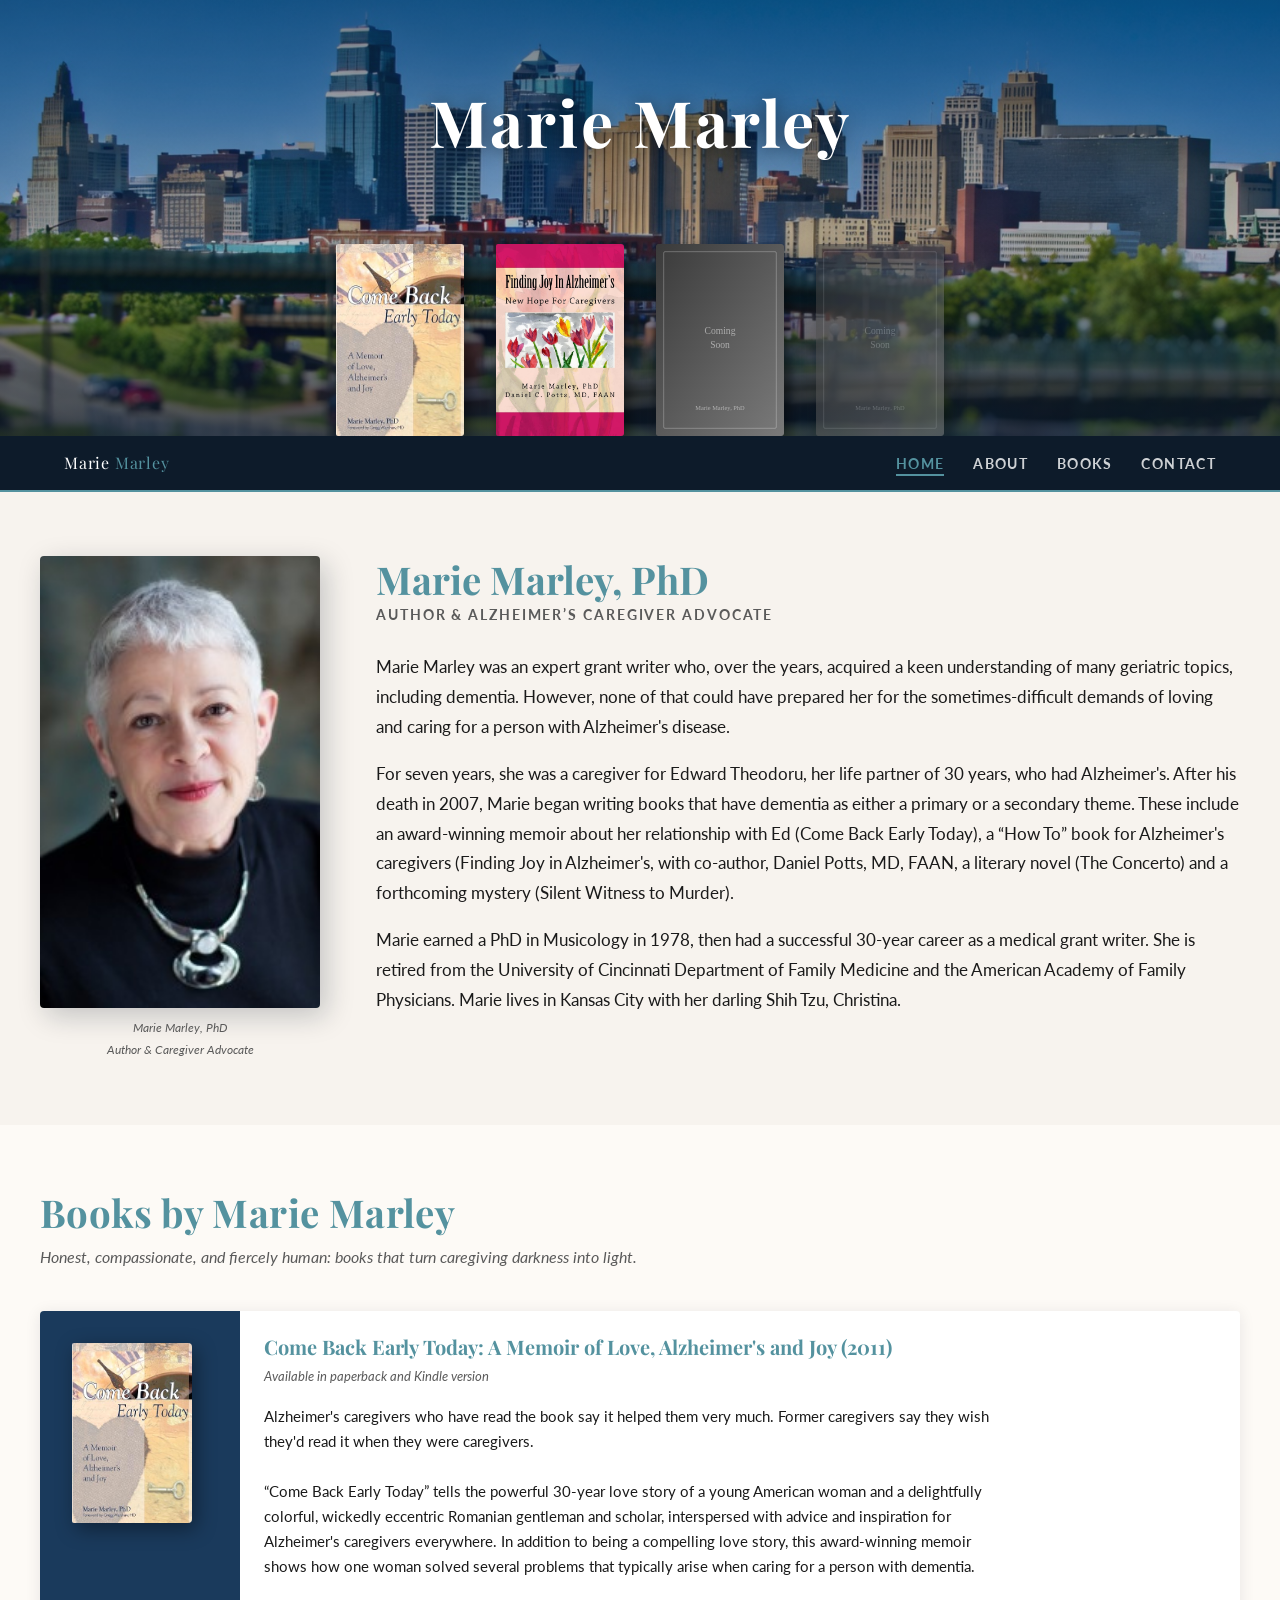
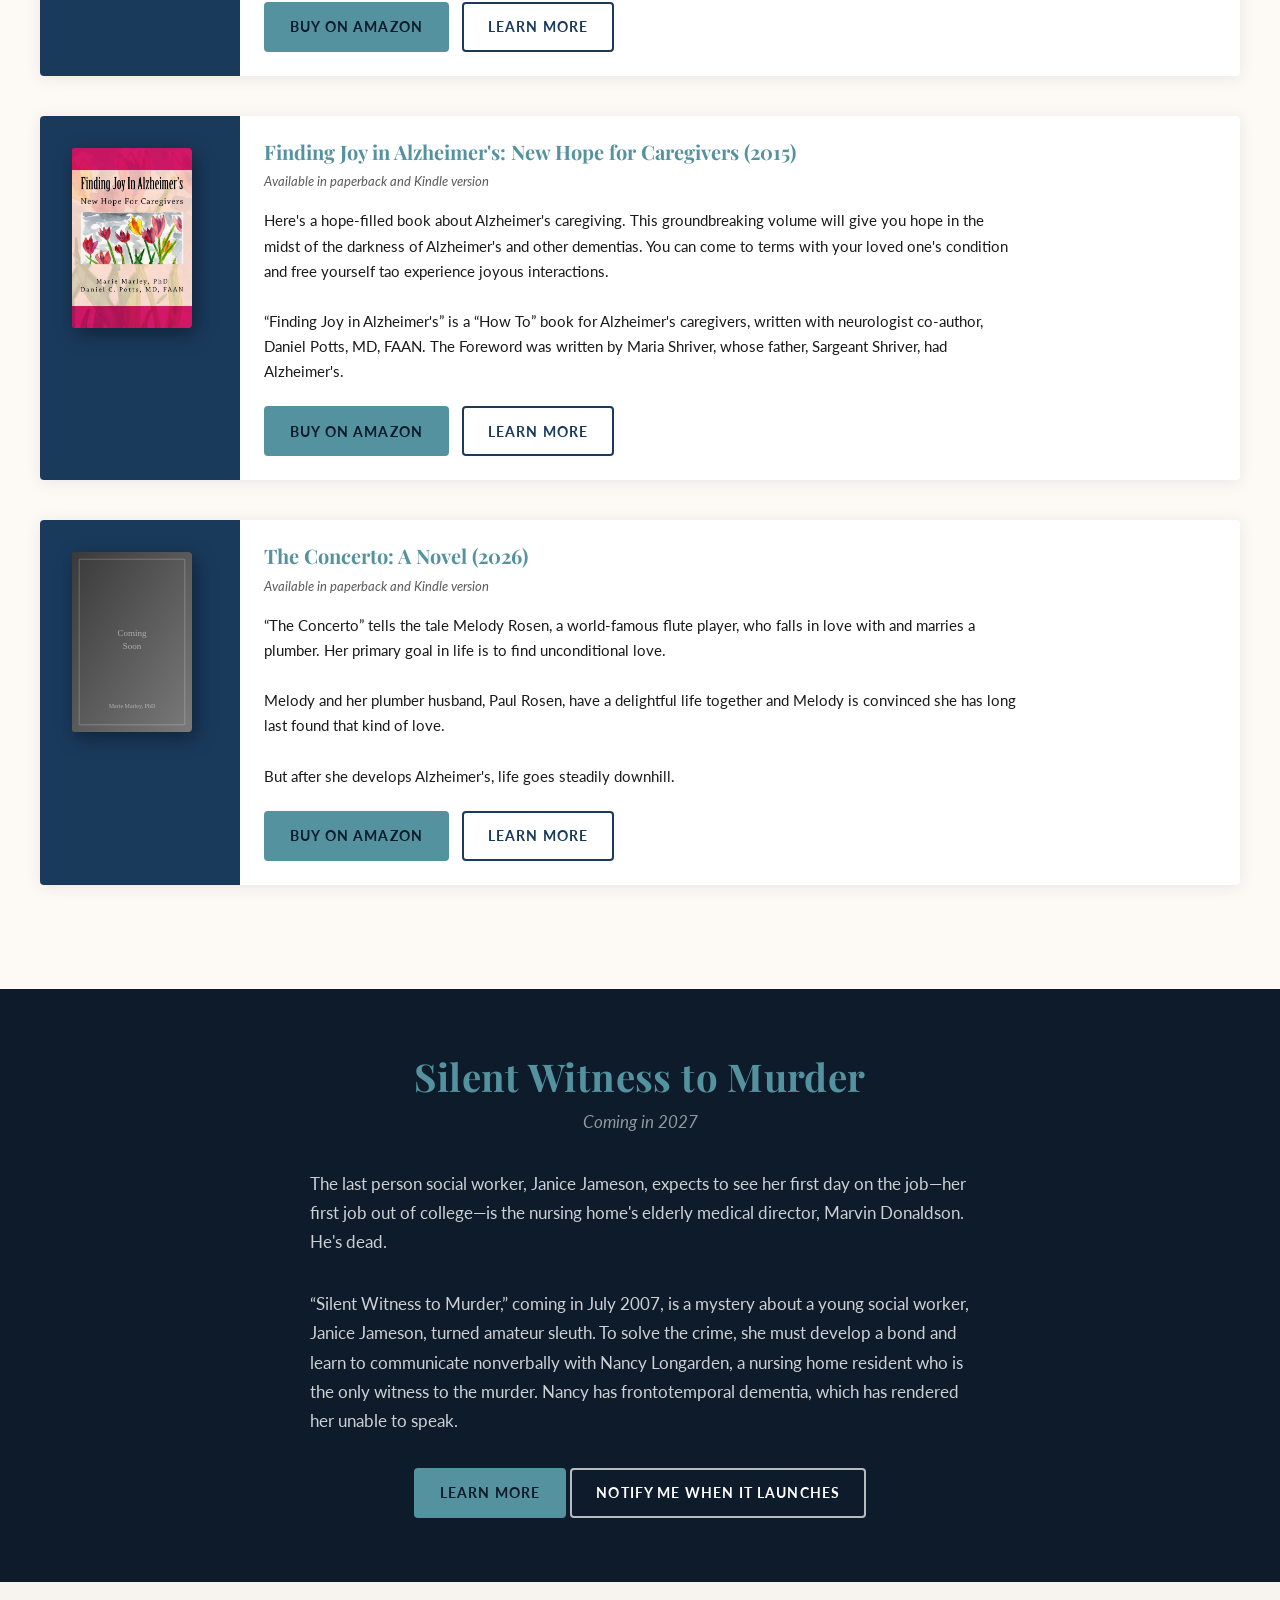
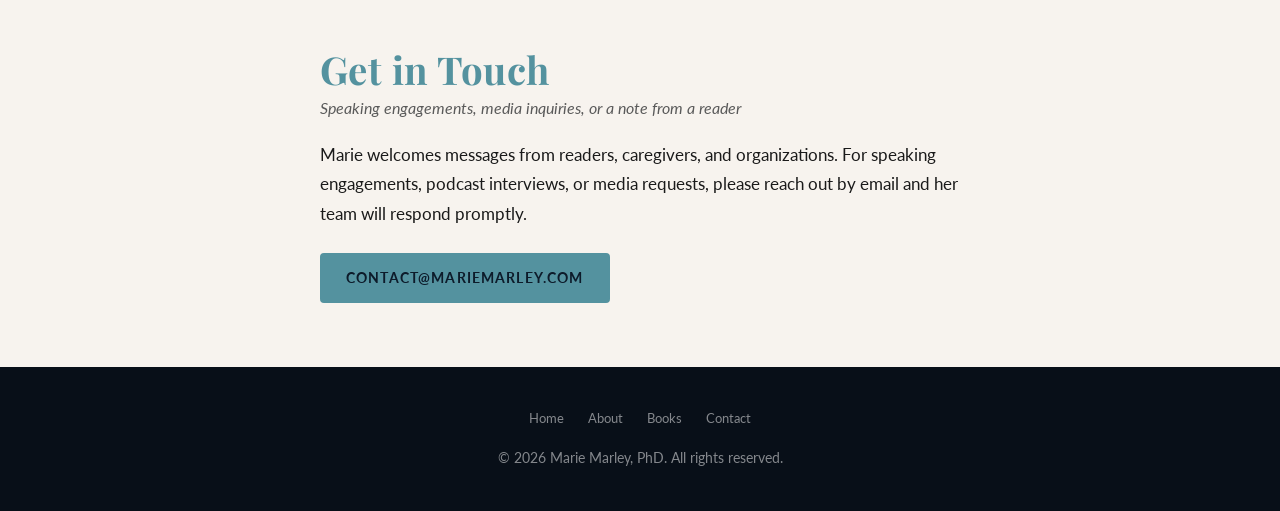
==== index.html @ f7d9d996 "Content added" ====
<!doctype html>
<html lang="en">
  <head>
    <meta charset="UTF-8" />
    <meta name="viewport" content="width=device-width, initial-scale=1.0" />

    <!-- === SEO Meta === -->
    <title>
      Marie Marley, PhD — Author | Caregiver Expert &amp; Alzheimer's Advocate
    </title>
    <meta
      name="description"
      content="Marie Marley, PhD is an award-winning author and Alzheimer's caregiver advocate. Explore her books on caregiving, love, and resilience."
    />
    <meta
      name="keywords"
      content="Marie Marley PhD, author, caregiver books, Alzheimer's caregiver, caregiving books, Come Back Early Today, Finding Joy in Alzheimers"
    />
    <meta name="author" content="Marie Marley, PhD" />
    <meta name="robots" content="index, follow" />
    <link rel="canonical" href="https://www.mariemarley.com/" />

    <!-- === Open Graph === -->
    <meta property="og:type" content="website" />
    <meta
      property="og:title"
      content="Marie Marley, PhD — Author &amp; Caregiver Advocate"
    />
    <meta
      property="og:description"
      content="Award-winning author and Alzheimer's caregiver advocate. Discover books that guide, comfort, and inspire."
    />
    <meta property="og:url" content="https://www.mariemarley.com/" />
    <meta property="og:site_name" content="Marie Marley, PhD" />
    <meta property="og:image" content="https://www.mariemarley.com/Marie.jpg" />

    <!-- === Twitter Card === -->
    <meta name="twitter:card" content="summary_large_image" />
    <meta name="twitter:title" content="Marie Marley, PhD — Author" />
    <meta
      name="twitter:description"
      content="Award-winning author and Alzheimer's caregiver advocate. Books that guide, comfort, and inspire."
    />
    <meta
      name="twitter:image"
      content="https://www.mariemarley.com/Marie.jpg"
    />

    <!-- === Fonts === -->
    <link rel="preconnect" href="https://fonts.googleapis.com" />
    <link rel="preconnect" href="https://fonts.gstatic.com" crossorigin />
    <link
      href="https://fonts.googleapis.com/css2?family=Playfair+Display:ital,wght@0,400;0,700;1,400&family=Lato:wght@400;700&display=swap"
      rel="stylesheet"
    />

    <link rel="stylesheet" href="style.css" />

    <!-- === Schema.org JSON-LD === -->
    <script type="application/ld+json">
      {
        "@context": "https://schema.org",
        "@graph": [
          {
            "@type": "Person",
            "@id": "https://www.mariemarley.com/#author",
            "name": "Marie Marley",
            "honorificSuffix": "PhD",
            "jobTitle": "Author, Caregiver Advocate",
            "url": "https://www.mariemarley.com/",
            "image": "https://www.mariemarley.com/Marie.jpg",
            "description": "Award-winning author and nationally recognized Alzheimer's caregiver advocate.",
            "sameAs": ["https://www.amazon.com/author/mariemarley"]
          },
          {
            "@type": "WebSite",
            "@id": "https://www.mariemarley.com/#website",
            "url": "https://www.mariemarley.com/",
            "name": "Marie Marley, PhD",
            "description": "Official author website of Marie Marley, PhD.",
            "author": { "@id": "https://www.mariemarley.com/#author" }
          },
          {
            "@type": "Book",
            "name": "Come Back Early Today",
            "author": { "@id": "https://www.mariemarley.com/#author" },
            "url": "https://www.mariemarley.com/books/come-back-early-today.html",
            "description": "A memoir of love and Alzheimer's caregiving that has helped thousands of families navigate the journey.",
            "genre": "Memoir, Caregiving"
          },
          {
            "@type": "Book",
            "name": "Finding Joy in Alzheimers",
            "author": { "@id": "https://www.mariemarley.com/#author" },
            "url": "https://www.mariemarley.com/books/finding-joy-in-alzheimers.html",
            "description": "An intimate portrait of a love story lived through the lens of Alzheimer's disease.",
            "genre": "Memoir, Love Story"
          },
          {
            "@type": "Book",
            "name": "The Concerto",
            "author": { "@id": "https://www.mariemarley.com/#author" },
            "url": "https://www.mariemarley.com/books/the-concerto.html",
            "description": "A practical and compassionate guide for families walking the path of Alzheimer's caregiving.",
            "genre": "Self-Help, Caregiving"
          }
        ]
      }
    </script>
  </head>

  <body>
    <!-- ======= SITE HEADER: Cityscape + Author Name ======= -->
    <header class="site-header" role="banner">
      <img
        src="kc-skyline-upscaled.png"
        alt="Kansas city skyline with aqua sky"
        class="hero-cityscape"
        aria-hidden="true"
      />
      <div class="hero-overlay" aria-hidden="true"></div>
      <div class="hero-content">
        <h1 class="hero-name">
          Marie Marley
        </h1>
      </div>

      <!-- ===== BOOKSHELF ===== -->
      <div class="shelf-wrapper">
        <div class="shelf-inner">
          <nav class="shelf-books" aria-label="Books by Marie Marley">
            <a
              href="books/come-back-early-today.html"
              class="shelf-book"
              aria-label="Come Back Early Today — learn more"
            >
              <img
                src="cbet-cover.jpg"
                alt="Come Back Early Today book cover"
                width="130"
                height="195"
              />
              <span class="shelf-book-label">Come Back<br />Early Today</span>
            </a>

            <a
              href="books/finding-joy-in-alzheimers.html"
              class="shelf-book"
              aria-label="Finding Joy in Alzheimers — learn more"
            >
              <img
                src="fjia-cover.jpg"
                alt="Finding Joy in Alzheimers book cover"
                width="130"
                height="195"
              />
              <span class="shelf-book-label"
                >Finding Joy<br />in Alzheimers</span
              >
            </a>

            <a
              href="books/the-concerto.html"
              class="shelf-book"
              aria-label="The Concerto — learn more"
            >
              <img
                src="book4-cover.svg"
                alt="The Concerto book cover"
                width="130"
                height="195"
              />
              <span class="shelf-book-label">The Concerto<br /> </span>
            </a>

            <span
              class="shelf-book coming-soon"
              aria-label="Fourth book coming soon"
            >
              <img
                src="book4-cover.svg"
                alt="Forthcoming book — cover not yet available"
                width="130"
                height="195"
              />
              <span class="shelf-book-label">Coming<br />Soon</span>
            </span>
          </nav>
        </div>
      </div>
    </header>

    <!-- ======= STICKY NAV ======= -->
    <nav class="site-nav" role="navigation" aria-label="Main navigation">
      <div class="site-nav-inner">
        <a href="index.html" class="nav-logo">Marie <span>Marley</span></a>
        <ul class="nav-links">
          <li>
            <a href="index.html" class="active" aria-current="page">Home</a>
          </li>
          <li><a href="#about">About</a></li>
          <li><a href="#books">Books</a></li>
          <li><a href="#contact">Contact</a></li>
        </ul>
      </div>
    </nav>

    <main id="main-content">
      <!-- ======= ABOUT / BIO ======= -->
      <section class="about-section" id="about" aria-labelledby="about-heading">
        <div class="about-inner">
          <div class="about-photo-wrap">
            <img
              src="Marie.jpg"
              alt="Portrait of Marie Marley, PhD, author"
              class="about-photo"
              width="300"
              height="360"
            />
            <p class="about-photo-caption">
              Marie Marley, PhD<br />Author &amp; Caregiver Advocate
            </p>
          </div>

          <div class="about-text">
            <h2 id="about-heading">Marie Marley, PhD</h2>
            <span class="author-credential"
              >Author &amp; Alzheimer&rsquo;s Caregiver Advocate</span
            >
            <p>
              Marie Marley was an expert grant writer who, over the years,
              acquired a keen understanding of many geriatric topics, including
              dementia. However, none of that could have prepared her for the
              sometimes-difficult demands of loving and caring for a person with
              Alzheimer's disease.
            </p>
            <p>
              For seven years, she was a caregiver for Edward Theodoru, her life
              partner of 30 years, who had Alzheimer's. After his death in 2007,
              Marie began writing books that have dementia as either a primary
              or a secondary theme. These include an award-winning memoir about
              her relationship with Ed (Come Back Early Today), a “How To” book
              for Alzheimer's caregivers (Finding Joy in Alzheimer's, with
              co-author, Daniel Potts, MD, FAAN, a literary novel (The Concerto)
              and a forthcoming mystery (Silent Witness to Murder).
            </p>
            <p>
              Marie earned a PhD in Musicology in 1978, then had a successful
              30-year career as a medical grant writer. She is retired from the
              University of Cincinnati Department of Family Medicine and the
              American Academy of Family Physicians. Marie lives in Kansas City
              with her darling Shih Tzu, Christina.
            </p>
          </div>
        </div>
      </section>

      <!-- ======= BOOKS ======= -->
      <section class="books-section" id="books" aria-labelledby="books-heading">
        <div class="books-section-inner">
          <h2 class="section-heading" id="books-heading">
            Books by Marie Marley
          </h2>
          <p class="section-subhead">
            Honest, compassionate, and fiercely human: books that turn caregiving darkness into light.
          </p>

          <div class="books-grid">
            <!-- Book 1 -->
            <article
              class="book-card"
              itemscope
              itemtype="https://schema.org/Book"
            >
              <div class="book-card-cover">
                <img
                  src="cbet-cover.jpg"
                  alt="Come Back Early Today book cover"
                  itemprop="image"
                  width="160"
                  height="240"
                />
              </div>
              <div class="book-card-body">
                <h3 class="book-card-title" itemprop="name">
                  Come Back Early Today: A Memoir of Love, Alzheimer's and Joy
                  (2011)
                </h3>
                <p
                  class="book-card-subtitle"
                  itemprop="author"
                  content="Marie Marley, PhD"
                >
                  Available in paperback and Kindle version
                </p>
                <p class="book-card-desc" itemprop="description">
                  Alzheimer's caregivers who have read the book say it helped
                  them very much. Former caregivers say they wish they'd read it
                  when they were caregivers.<br />
                  <br />“Come Back Early Today” tells the powerful 30-year love
                  story of a young American woman and a delightfully colorful,
                  wickedly eccentric Romanian gentleman and scholar,
                  interspersed with advice and inspiration for Alzheimer's
                  caregivers everywhere. In addition to being a compelling love
                  story, this award-winning memoir shows how one woman solved
                  several problems that typically arise when caring for a person
                  with dementia.
                </p>
                <div class="book-card-links">
                  <a
                    href="https://a.co/d/095ijXGt"
                    class="btn btn-primary"
                    target="_blank"
                    rel="noopener noreferrer"
                    aria-label="Buy Come Back Early Today on Amazon"
                    >Buy on Amazon</a
                  >
                  <a
                    href="books/come-back-early-today.html"
                    class="btn btn-outline"
                    aria-label="Learn more about Come Back Early Today"
                    >Learn More</a
                  >
                </div>
              </div>
            </article>

            <!-- Book 2 -->
            <article
              class="book-card"
              itemscope
              itemtype="https://schema.org/Book"
            >
              <div class="book-card-cover">
                <img
                  src="fjia-cover.jpg"
                  alt="Finding Joy in Alzheimers book cover"
                  itemprop="image"
                  width="160"
                  height="240"
                />
              </div>
              <div class="book-card-body">
                <h3 class="book-card-title" itemprop="name">
                  Finding Joy in Alzheimer's: New Hope for Caregivers (2015)
                </h3>
                <p
                  class="book-card-subtitle"
                  itemprop="author"
                  content="Marie Marley, PhD"
                >
                  Available in paperback and Kindle version
                </p>
                <p class="book-card-desc" itemprop="description">
                  Here's a hope-filled book about Alzheimer's caregiving. This
                  groundbreaking volume will give you hope in the midst of the
                  darkness of Alzheimer's and other dementias. You can come to
                  terms with your loved one's condition and free yourself tao
                  experience joyous interactions.<br />
                  <br />“Finding Joy in Alzheimer's” is a “How To” book for
                  Alzheimer's caregivers, written with neurologist co-author,
                  Daniel Potts, MD, FAAN. The Foreword was written by Maria
                  Shriver, whose father, Sargeant Shriver, had Alzheimer's.
                </p>
                <div class="book-card-links">
                  <a
                    href="https://a.co/d/01HgkYI9"
                    class="btn btn-primary"
                    target="_blank"
                    rel="noopener noreferrer"
                    aria-label="Buy Finding Joy in Alzheimers on Amazon"
                    >Buy on Amazon</a
                  >
                  <a
                    href="books/finding-joy-in-alzheimers.html"
                    class="btn btn-outline"
                    aria-label="Learn more about Finding Joy in Alzheimers"
                    >Learn More</a
                  >
                </div>
              </div>
            </article>

            <!-- Book 3 -->
            <article
              class="book-card"
              itemscope
              itemtype="https://schema.org/Book"
            >
              <div class="book-card-cover">
                <img
                  src="book4-cover.svg"
                  alt="The Concerto book cover"
                  itemprop="image"
                  width="160"
                  height="240"
                />
              </div>
              <div class="book-card-body">
                <h3 class="book-card-title" itemprop="name">
                  The Concerto: A Novel (2026)
                </h3>
                <p
                  class="book-card-subtitle"
                  itemprop="author"
                  content="Marie Marley, PhD"
                >
                  Available in paperback and Kindle version
                </p>
                <p class="book-card-desc" itemprop="description">
                  “The Concerto” tells the tale Melody Rosen, a world-famous
                  flute player, who falls in love with and marries a plumber.
                  Her primary goal in life is to find unconditional love.
                  <br /><br />
                  Melody and her plumber husband, Paul Rosen, have a delightful
                  life together and Melody is convinced she has long last found
                  that kind of love. <br /><br />
                  But after she develops Alzheimer's, life goes steadily
                  downhill.
                </p>
                <div class="book-card-links">
                  <a
                    href="https://www.amazon.com/dp/PLACEHOLDER3"
                    class="btn btn-primary"
                    target="_blank"
                    rel="noopener noreferrer"
                    aria-label="Buy The Concerto on Amazon"
                    >Buy on Amazon</a
                  >
                  <a
                    href="books/the-concerto.html"
                    class="btn btn-outline"
                    aria-label="Learn more about The Concerto"
                    >Learn More</a
                  >
                </div>
              </div>
            </article>
          </div>
        </div>
      </section>

      <!-- ======= UPCOMING BOOK ======= -->
      <section
        class="upcoming-section"
        id="upcoming"
        aria-labelledby="upcoming-heading"
      >
        <div class="upcoming-inner">
          <h2 class="section-heading" id="upcoming-heading">
            Silent Witness to Murder
          </h2>
          <p class="section-subhead">Coming in 2027</p>
          <p>
            The last person social worker, Janice Jameson, expects to see her
            first day on the job—her first job out of college—is the nursing
            home's elderly medical director, Marvin Donaldson. He's dead.
          </p>
          <p>
            “Silent Witness to Murder,” coming in July 2007, is a mystery about
            a young social worker, Janice Jameson, turned amateur sleuth. To
            solve the crime, she must develop a bond and learn to communicate
            nonverbally with Nancy Longarden, a nursing home resident who is the
            only witness to the murder. Nancy has frontotemporal dementia, which
            has rendered her unable to speak.
          </p>
          <a
                    href="books/silent-witness-to-murder.html"
                    class="btn btn-primary"
                    aria-label="Learn more about Silent Witness to Murder"
                    >Learn More</a
                  >
          <a href="mailto:updates@mariemarley.com" class="btn btn-ghost"
            >Notify Me When It Launches</a
          >
        </div>
      </section>

      <!-- ======= CONTACT ======= -->
      <section
        class="about-section"
        id="contact"
        style="background: var(--cream)"
        aria-labelledby="contact-heading"
      >
        <div
          class="about-inner"
          style="grid-template-columns: 1fr; max-width: 640px"
        >
          <div class="about-text">
            <h2 id="contact-heading" class="section-heading">Get in Touch</h2>
            <p class="section-subhead">
              Speaking engagements, media inquiries, or a note from a reader
            </p>
            <p>
              Marie welcomes messages from readers, caregivers, and
              organizations. For speaking engagements, podcast interviews, or
              media requests, please reach out by email and her team will
              respond promptly.
            </p>
            <p style="margin-top: 1.5rem">
              <a href="mailto:contact@mariemarley.com" class="btn btn-primary"
                >contact@mariemarley.com</a
              >
            </p>
          </div>
        </div>
      </section>
    </main>

    <!-- ======= FOOTER ======= -->
    <footer class="site-footer" role="contentinfo">
      <div class="footer-inner">
        <ul class="footer-links">
          <li><a href="index.html">Home</a></li>
          <li><a href="#about">About</a></li>
          <li><a href="#books">Books</a></li>
          <li><a href="mailto:contact@mariemarley.com">Contact</a></li>
        </ul>
        <p class="footer-copy">
          &copy; <span id="yr"></span> Marie Marley, PhD. All rights reserved.
        </p>
      </div>
    </footer>

    <script>
      document.getElementById("yr").textContent = new Date().getFullYear();
    </script>
  </body>
</html>
---- style.css ----
/* ============================================================
   Marie Marley, PhD — Author Website
   Type: Playfair Display (display) + Lato (body)
   ============================================================ */

/* ---------- Reset & Base ---------- */
*, *::before, *::after { box-sizing: border-box; margin: 0; padding: 0; }

:root {
  --aqua:        #54929f;
  --aqua-deep:   #205482;
  --navy:        #0d1b2a;
  --navy-mid:    #1a3a5c;
  --cream:       #f7f3ee;
  --warm-white:  #fdfaf6;
  --body-text:   #1a1a1a;
  --muted:       #5a5a5a;
  --shelf-wood:  #7a5230;
  --shelf-dark:  #4a3018;
  --shelf-lip:   #271a0a;
  --gold:        #c89c4a;
  --vt-wood-dark: #1a1208;
  --vt-wood-medium: #2d2116;
  --vt-wood-light: #3d2e1f;

  --max-w: 1200px;
  --section-pad: 4rem 1.5rem;
  --radius: 4px;
}

html { scroll-behavior: smooth; }

body {
  font-family: 'Lato', 'Segoe UI', Arial, sans-serif;
  font-size: 17px;
  line-height: 1.75;
  color: var(--body-text);
  background: var(--warm-white);
}

img { display: block; max-width: 100%; height: auto; }

a { color: var(--aqua-deep); text-decoration: underline; }
a:hover { color: var(--navy); }

/* ---------- Typography ---------- */
h1, h2, h3, h4 {
  font-family: 'Playfair Display', Georgia, 'Times New Roman', serif;
  line-height: 1.2;
}

.section-heading {
  color: var(--aqua);
  font-size: clamp(1.6rem, 3.5vw, 2.4rem);
  margin-bottom: 0.5rem;
  letter-spacing: 0.01em;
}

.section-subhead {
  color: var(--muted);
  font-size: 1rem;
  font-weight: 400;
  margin-bottom: 2.5rem;
  font-style: italic;
}

/* ---------- Buttons ---------- */
.btn {
  display: inline-block;
  padding: 0.65rem 1.5rem;
  border-radius: var(--radius);
  font-family: 'Lato', sans-serif;
  font-size: 0.9rem;
  font-weight: 700;
  text-transform: uppercase;
  letter-spacing: 0.08em;
  text-decoration: none;
  transition: background 0.2s, color 0.2s, transform 0.15s;
  cursor: pointer;
}

.btn-primary {
  background: var(--aqua);
  color: var(--navy);
  border: 2px solid var(--aqua);
}
.btn-primary:hover {
  background: var(--aqua-deep);
  border-color: var(--aqua-deep);
  color: white;
  transform: translateY(-1px);
}

.btn-outline {
  background: transparent;
  color: var(--navy-mid);
  border: 2px solid var(--navy-mid);
}
.btn-outline:hover {
  background: var(--navy-mid);
  color: white;
  transform: translateY(-1px);
}

.btn-ghost {
  background: transparent;
  color: white;
  border: 2px solid rgba(255,255,255,0.7);
}
.btn-ghost:hover {
  background: rgba(255,255,255,0.15);
  border-color: white;
  color: white;
}

/* ---------- Site Header & Hero ---------- */
.site-header {
  position: relative;
  width: 100%;
  background: var(--navy);
  overflow: hidden;
}

.hero-cityscape {
  position: absolute;
  inset: 0;
  width: 100%;
  height: 100%;
  object-fit: cover;
  object-position: center bottom;
}

.hero-overlay {
  position: absolute;
  inset: 0;
  background: linear-gradient(
    to bottom,
    rgba(13,27,42,0.55) 0%,
    rgba(13,27,42,0.25) 55%,
    rgba(13,27,42,0.72) 100%
  );
}

.hero-content {
  position: relative;
  z-index: 2;
  display: flex;
  align-items: center;
  justify-content: center;
  padding: 3.5rem 1.5rem 2rem;
  min-height: 220px;
}

.hero-name {
  font-family: 'Playfair Display', Georgia, serif;
  font-size: clamp(2rem, 5.5vw, 4rem);
  color: white;
  text-align: center;
  letter-spacing: 0.04em;
  text-shadow: 0 2px 18px rgba(0,0,0,0.5);
  line-height: 1.1;
}

.hero-name span {
  display: block;
  font-size: 0.45em;
  font-weight: 400;
  letter-spacing: 0.18em;
  text-transform: uppercase;
  margin-top: 0.3em;
}

/* ---------- Bookshelf ---------- */
.bookshelf-section {
  position: relative;
  z-index: 2;
  background: transparent;
  padding: 0 0 0;
  overflow: hidden;
}

/* The wooden shelf sits at the bottom of the header region */
.shelf-wrapper {
  background: linear-gradient(to bottom, rgba(13,27,42,0.85) 0%, var(--navy) 100%);
  padding: 1.5rem 1.5rem 0;
  display: flex;
  justify-content: center;
}

.shelf-inner {
  width: 100%;
  max-width: var(--max-w);
  position: relative;
}

.shelf-books {
  display: flex;
  align-items: flex-end;
  justify-content: center;
  gap: 2rem;
  padding: 0 1rem;
}

.shelf-book {
  display: flex;
  flex-direction: column;
  align-items: center;
  text-decoration: none;
  transition: transform 0.25s;
  flex: 0 0 auto;
}

.shelf-book:hover { transform: translateY(-8px); }

.shelf-book img {
  width: clamp(70px, 10vw, 130px);
  height: auto;
  box-shadow: 4px 6px 16px rgba(0,0,0,0.55);
  border-radius: 2px 3px 3px 2px;
}

.shelf-book.coming-soon {
  opacity: 0.55;
  cursor: default;
}
.shelf-book.coming-soon:hover { transform: none; }

.shelf-book-label {
  visibility: hidden;
  position: fixed;
  font-family: 'Lato', sans-serif;
  font-size: 0.65rem;
  color: rgba(255,255,255,0.6);
  text-transform: uppercase;
  letter-spacing: 0.12em;
  margin-top: 0.5rem;
  text-align: center;
}

/* The plank */
.shelf-plank {
  height: 20px;
  background: url("data:image/svg+xml,%3Csvg viewBox='0 0 100 100' xmlns='://www.w3.org/2000/svg'%3E%3Cfilter id='noise'%3E%3CfeTurbulence type='fractalNoise' baseFrequency='0.8' numOctaves='4' stitchTiles='stitch'/%3E%3C/filter%3E%3Crect width='100%25' height='100%25' filter='url(%23noise)' opacity='0.08'/%3E%3C/svg%3E"),
    linear-gradient(
      180deg,
      var(--vt-wood-dark) 0%,
      var(--vt-wood-medium) 15%,
      var(--vt-wood-light) 50%,
      var(--vt-wood-medium) 85%,
      var(--vt-wood-dark) 100%
    );
  box-shadow: 0 6px 18px rgba(0,0,0,0.55);
  border-radius: 2px;
  position: relative;
  left: -50%;
  width: 200%;
}
.shelf-plank::before {
  content: '';
  position: absolute;
  top: 2px; left: 0; right: 0;
  height: 3px;
  background: linear-gradient(
    90deg,
    transparent 0%,
    rgba(139, 115, 85, 0.3) 20%,
    rgba(139, 115, 85, 0.5) 50%,
    rgba(139, 115, 85, 0.3) 80%,
    transparent 100%);
  border-radius: 2px;
}
.shelf-lip {
  height: 10px;
  background: var(--shelf-lip);
  box-shadow: 0 4px 10px rgba(0,0,0,0.4);
  position: relative;
  left: -50%;
  width: 200%;
}
.shelf-lip::after {
  content: "";
  position: absolute;
  bottom: 0;
  left: 0;
  right: 0;
  height: 30px;
  background: linear-gradient( 90deg, transparent 0%, rgba(128, 109, 87, 0.3) 20%, rgba(69, 58, 43, 0.5) 50%, rgba(95, 73, 46, 0.3) 80%, transparent 100% );
}

/* ---------- Navigation Bar ---------- */
.site-nav {
  background: var(--navy);
  border-bottom: 2px solid var(--aqua);
  position: sticky;
  top: 0;
  z-index: 100;
}

.site-nav-inner {
  max-width: var(--max-w);
  margin: 0 auto;
  padding: 0 1.5rem;
  display: flex;
  align-items: center;
  justify-content: space-between;
  height: 54px;
}

.nav-logo {
  font-family: 'Playfair Display', Georgia, serif;
  font-size: 1rem;
  color: white;
  text-decoration: none;
  letter-spacing: 0.05em;
}

a.nav-logo:hover {
  color:white;
  text-decoration: underline;
}

.nav-logo span { color: var(--aqua); }

.nav-links {
  display: flex;
  gap: 1.8rem;
  list-style: none;
}

.nav-links a {
  font-size: 0.85rem;
  font-weight: 700;
  text-transform: uppercase;
  letter-spacing: 0.1em;
  color: rgba(255,255,255,0.8);
  text-decoration: none;
  transition: color 0.2s;
  padding-bottom: 2px;
  border-bottom: 2px solid transparent;
}
.nav-links a:hover,
.nav-links a.active {
  color: var(--aqua);
  border-bottom-color: var(--aqua);
}

/* ---------- About / Bio Section ---------- */
.about-section {
  background: var(--cream);
  padding: var(--section-pad);
}

.about-inner {
  max-width: var(--max-w);
  margin: 0 auto;
  display: grid;
  grid-template-columns: 280px 1fr;
  gap: 3.5rem;
  align-items: start;
}

.about-photo-wrap {
  position: relative;
}

.about-photo {
  width: 100%;
  border-radius: var(--radius);
  box-shadow: 6px 8px 28px rgba(13,27,42,0.22);
}

.about-photo-caption {
  font-size: 0.78rem;
  color: var(--muted);
  text-align: center;
  margin-top: 0.6rem;
  font-style: italic;
}

.about-text h2 {
  color: var(--aqua);
  font-size: clamp(1.8rem, 3vw, 2.6rem);
  margin-bottom: 0.15rem;
}

.about-text .author-credential {
  font-size: 0.85rem;
  color: var(--muted);
  text-transform: uppercase;
  letter-spacing: 0.14em;
  font-weight: 700;
  margin-bottom: 1.5rem;
  display: block;
}

.about-text p { margin-bottom: 1.1rem; }
.about-text p:last-child { margin-bottom: 0; }

/* ---------- Books Section ---------- */
.books-section {
  background: var(--warm-white);
  padding: var(--section-pad);
}

.books-section-inner {
  max-width: var(--max-w);
  margin: 0 auto;
}

.books-grid {
  display: block;
}

.book-card {
  background: white;
  border-radius: var(--radius);
  box-shadow: 0 2px 16px rgba(13,27,42,0.09);
  overflow: hidden;
  display: grid;
  transition: box-shadow 0.25s, transform 0.25s;
  margin-bottom: 2.5rem;
  grid-template-columns: repeat(6, 1fr);
}

.book-card:hover {
  box-shadow: 0 8px 32px rgba(13,27,42,0.16);
  transform: translateY(-3px);
}

.book-card-cover {
  background: var(--navy-mid);
  padding: 2rem 2rem 1.5rem;
}

.book-card-cover img {
  width: clamp(120px, 50%, 160px);
  box-shadow: 4px 6px 20px rgba(0,0,0,0.4);
  border-radius: 2px 4px 4px 2px;
  place-self: center;
}

.book-card-body {
  padding: 1.5rem;
  grid-column-start: 2;
  grid-column-end: 6;
}

.book-card-title {
  color: var(--aqua);
  font-size: 1.25rem;
  margin-bottom: 0.4rem;
}

.book-card-subtitle {
  font-size: 0.8rem;
  color: var(--muted);
  margin-bottom: 1rem;
  font-style: italic;
}

.book-card-desc {
  font-size: 0.95rem;
  color: var(--body-text);
  line-height: 1.65;
  flex: 1;
  margin-bottom: 1.4rem;
}

.book-card-links {
  display: flex;
  gap: 0.8rem;
  flex-wrap: wrap;
  margin-top: auto;
}

/* ---------- Upcoming Book Teaser ---------- */
.upcoming-section {
  background: var(--navy);
  padding: var(--section-pad);
  text-align: center;
}

.upcoming-inner {
  max-width: 660px;
  margin: 0 auto;
}

.upcoming-section .section-heading { color: var(--aqua); }
.upcoming-section p.section-subhead { color: rgba(255,255,255,0.55); text-align: center;}

.upcoming-section p {
  color: rgba(255,255,255,0.8);
  font-size: 1.05rem;
  margin-bottom: 2rem;
  text-align: left;
}

/* ---------- Footer ---------- */
.site-footer {
  background: #080f18;
  color: rgba(255,255,255,0.5);
  padding: 2.5rem 1.5rem;
  text-align: center;
  font-size: 0.85rem;
}

.footer-inner {
  max-width: var(--max-w);
  margin: 0 auto;
}

.footer-links {
  list-style: none;
  display: flex;
  gap: 1.5rem;
  justify-content: center;
  margin-bottom: 1rem;
  flex-wrap: wrap;
}

.footer-links a {
  color: rgba(255,255,255,0.5);
  text-decoration: none;
  font-size: 0.82rem;
  transition: color 0.2s;
}
.footer-links a:hover { color: var(--aqua); }

.footer-copy { margin-top: 0.5rem; }

/* ============================================================
   BOOK DETAIL PAGE
   ============================================================ */

/* Book page hero */
.book-hero {
  background: var(--navy);
  padding: 4rem 1.5rem 3.5rem;
}

.book-hero-inner {
  max-width: var(--max-w);
  margin: 0 auto;
  display: grid;
  grid-template-columns: 220px 1fr;
  gap: 3rem;
  align-items: center;
}

.book-hero-cover img {
  width: 100%;
  box-shadow: 8px 12px 36px rgba(0,0,0,0.55);
  border-radius: 2px 5px 5px 2px;
}

.book-hero-meta { color: white; }

.book-hero-meta h1 {
  color: var(--aqua);
  font-size: clamp(1.8rem, 4vw, 3rem);
  margin-bottom: 0.3rem;
}

.book-hero-meta .book-subtitle-line {
  font-size: 0.85rem;
  color: rgba(255,255,255,0.55);
  text-transform: uppercase;
  letter-spacing: 0.14em;
  margin-bottom: 1.2rem;
  font-style: italic;
}

.book-hero-meta p {
  font-size: 1.05rem;
  color: rgba(255,255,255,0.78);
  line-height: 1.7;
  margin-bottom: 1.5rem;
  max-width: 560px;
}

.book-cta-group {
  display: flex;
  gap: 1rem;
  flex-wrap: wrap;
  margin-top: 0.5rem;
}

/* Book description */
.book-desc-section {
  background: var(--cream);
  padding: var(--section-pad);
}

.book-desc-inner {
  max-width: 760px;
  margin: 0 auto;
}

.book-desc-inner h2 { color: var(--aqua); margin-bottom: 1rem; }
.book-desc-inner p { margin-bottom: 1.1rem; }

/* Reviews */
.reviews-section {
  background: var(--warm-white);
  padding: var(--section-pad);
}

.reviews-inner {
  max-width: var(--max-w);
  margin: 0 auto;
}

.reviews-grid {
  display: grid;
  grid-template-columns: repeat(2, 1fr);
  gap: 2rem;
  margin-top: 2rem;
}

.review-card {
  background: white;
  border-left: 4px solid var(--aqua);
  border-radius: 0 var(--radius) var(--radius) 0;
  padding: 1.5rem 1.8rem;
  box-shadow: 0 2px 12px rgba(13,27,42,0.07);
}

.review-text {
  font-style: italic;
  font-size: 1rem;
  color: var(--body-text);
  line-height: 1.7;
  margin-bottom: 0.8rem;
}

.review-attribution {
  font-size: 0.82rem;
  font-weight: 700;
  color: var(--muted);
  text-transform: uppercase;
  letter-spacing: 0.1em;
}

/* Awards */
.awards-section {
  background: var(--navy);
  padding: var(--section-pad);
}

.awards-inner {
  max-width: var(--max-w);
  margin: 0 auto;
}

.awards-inner .section-heading { color: var(--aqua); }

.awards-list {
  list-style: none;
  display: flex;
  flex-wrap: wrap;
  gap: 1rem;
  margin-top: 1.5rem;
}

.awards-list li {
  background: rgba(46,196,214,0.12);
  border: 1px solid rgba(46,196,214,0.35);
  color: var(--aqua);
  padding: 0.6rem 1.2rem;
  border-radius: 2rem;
  font-size: 0.88rem;
  font-weight: 700;
  letter-spacing: 0.06em;
}

/* Book page CTA banner */
.book-cta-banner {
  background: var(--aqua);
  padding: 3rem 1.5rem;
  text-align: center;
}

.book-cta-banner h2 {
  color: var(--navy);
  font-size: clamp(1.4rem, 3vw, 2rem);
  margin-bottom: 0.5rem;
}
.book-cta-banner p {
  color: var(--navy-mid);
  margin-bottom: 1.5rem;
  font-size: 1rem;
}
.book-cta-banner .btn-primary {
  background: var(--navy);
  border-color: var(--navy);
  color: white;
  font-size: 1rem;
  padding: 0.85rem 2.2rem;
}
.book-cta-banner .btn-primary:hover {
  background: #0d1b2a;
  border-color: #0d1b2a;
}

/* Breadcrumb nav */
.breadcrumb {
  background: var(--cream);
  padding: 0.7rem 1.5rem;
  font-size: 0.82rem;
  color: var(--muted);
}
.breadcrumb a {
  color: var(--muted);
  text-decoration: none;
}
.breadcrumb a:hover { color: var(--aqua-deep); }
.breadcrumb span { margin: 0 0.4rem; }

/* ============================================================
   RESPONSIVE
   ============================================================ */

@media (max-width: 900px) {
  .about-inner {
    grid-template-columns: 1fr;
  }
  .about-photo-wrap {
    max-width: 280px;
    margin: 0 auto;
  }
  .books-grid {
    grid-template-columns: repeat(2, 1fr);
  }
  .book-hero-inner {
    grid-template-columns: 180px 1fr;
    gap: 2rem;
  }
  .reviews-grid {
    grid-template-columns: 1fr;
  }
}

@media (max-width: 640px) {
  :root { --section-pad: 2.8rem 1.2rem; }

  .shelf-books { gap: 0.8rem; }
  .shelf-book img { width: clamp(55px, 18vw, 90px); }

  .books-grid {
    max-width: 420px;
    margin: 0 auto;
  }

  .book-card {
    grid-template-columns: 1fr;
  }

  .book-hero-inner {
    grid-template-columns: 1fr;
    text-align: center;
  }
  .book-hero-cover {
    max-width: 200px;
    margin: 0 auto;
  }
  .book-hero-meta p { max-width: 100%; }
  .book-cta-group { justify-content: center; }

  .nav-links { gap: 1rem; }
  .nav-links a { font-size: 0.76rem; }

  .hero-name { font-size: clamp(1.5rem, 7vw, 2.8rem); }
}

@media (max-width: 400px) {
  .shelf-books { gap: 0.5rem; }
  .shelf-book img { width: 55px; }
  .nav-links { gap: 0.7rem; }
  .nav-links a { font-size: 0.7rem; letter-spacing: 0.05em; }
}

/* ---------- Print / reduced motion ---------- */
@media (prefers-reduced-motion: reduce) {
  .shelf-book, .book-card, .btn { transition: none; }
}
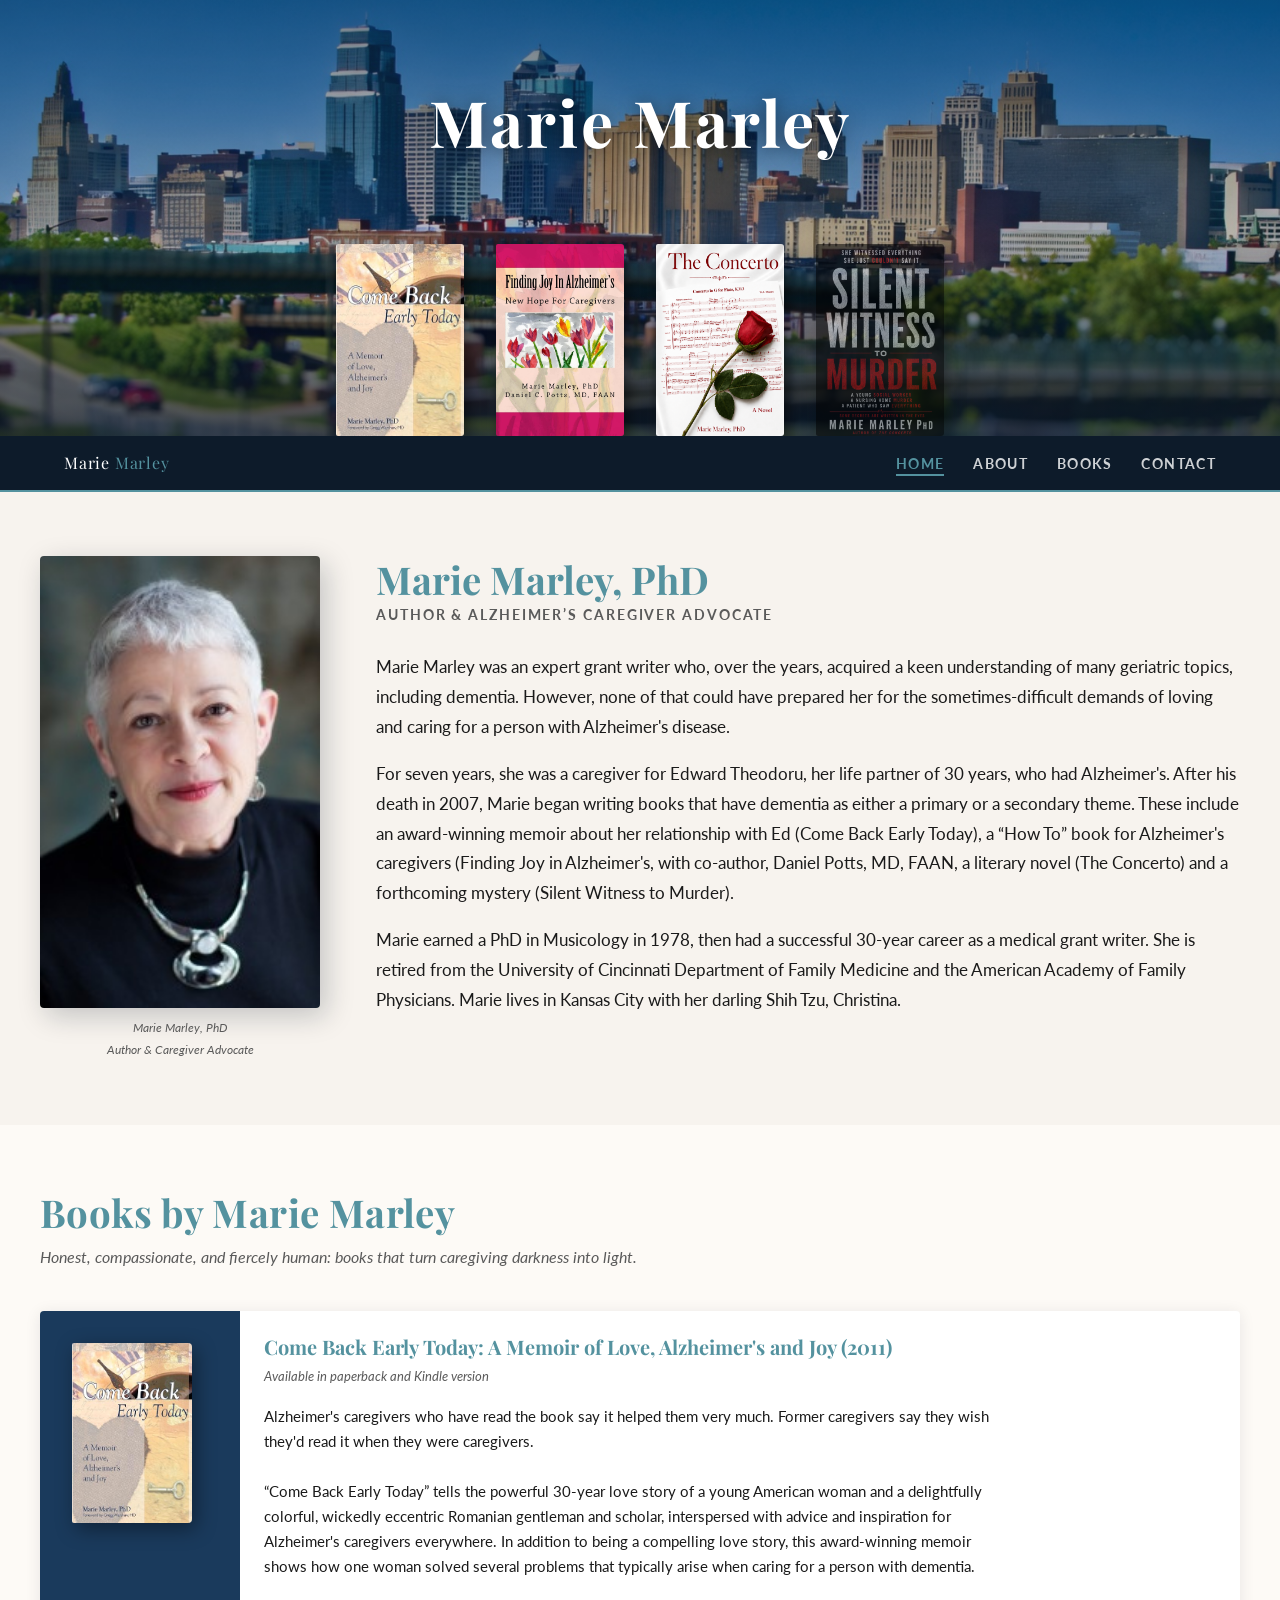
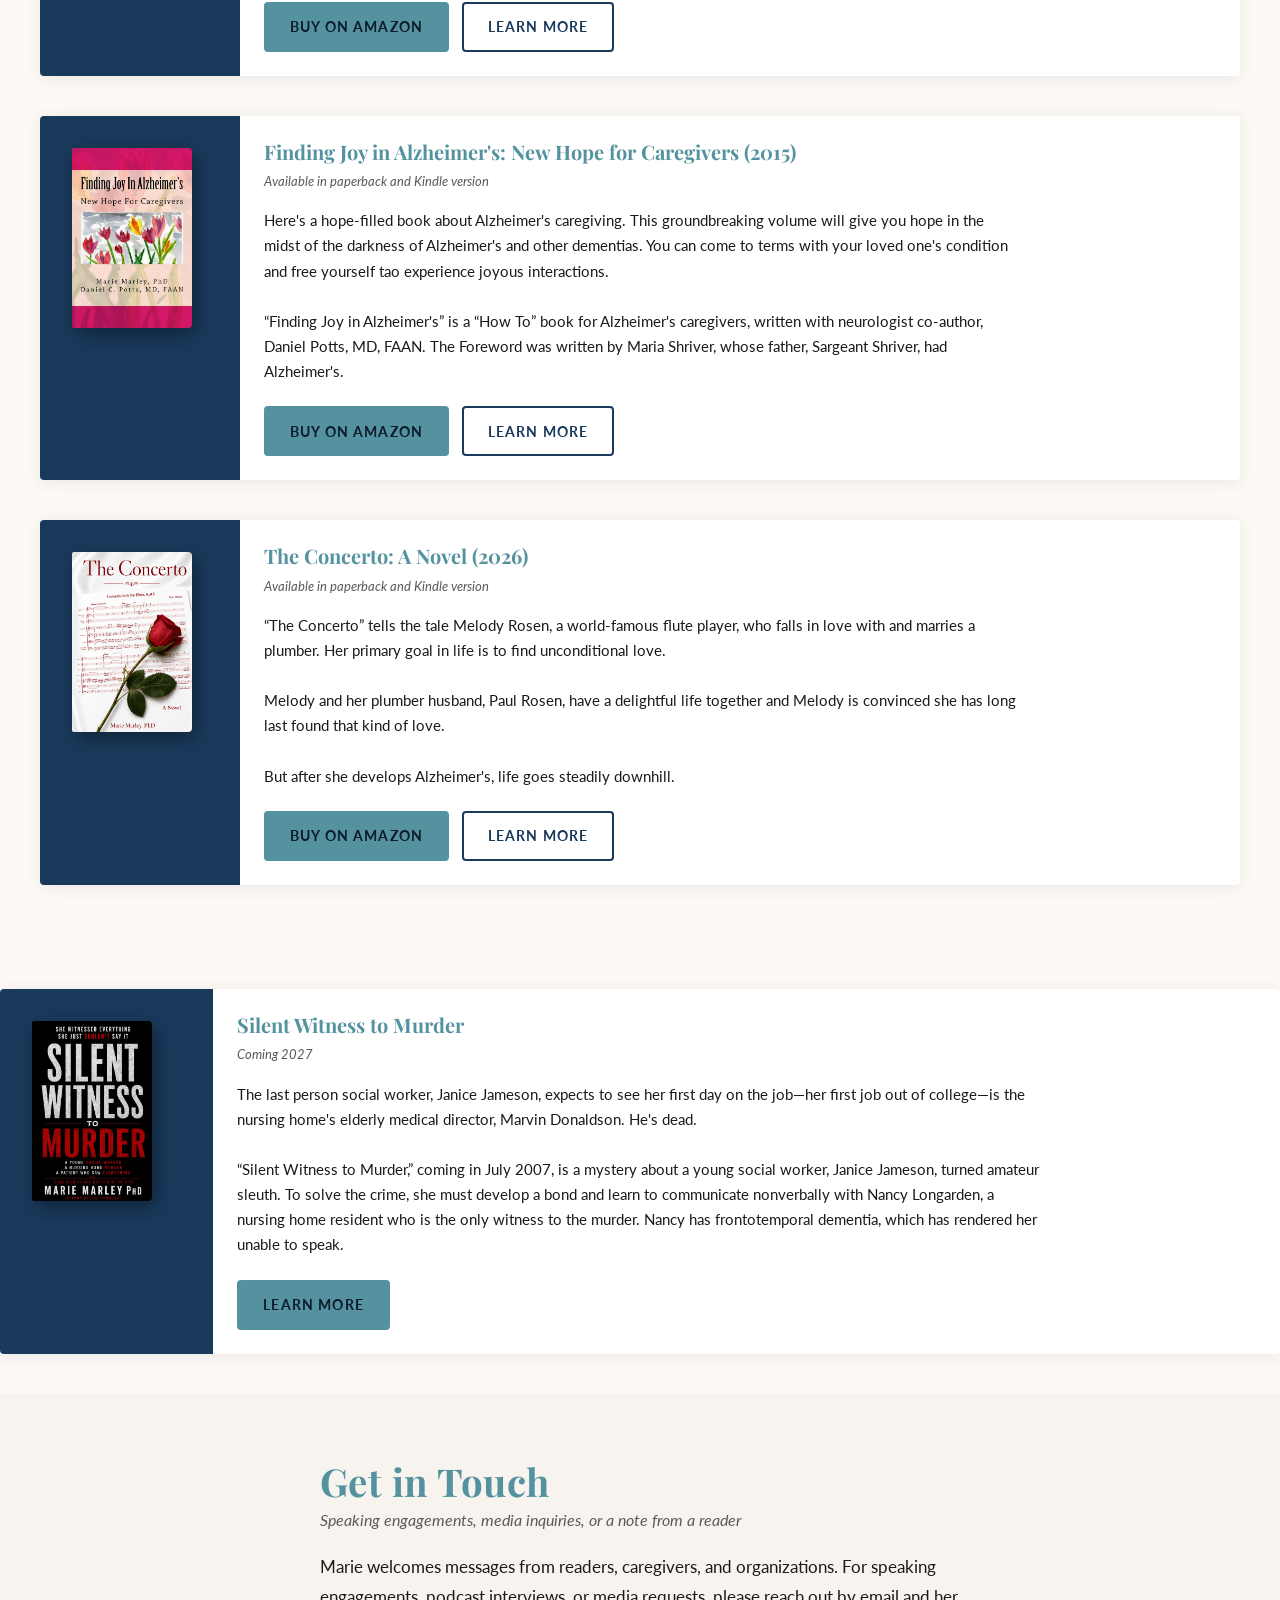
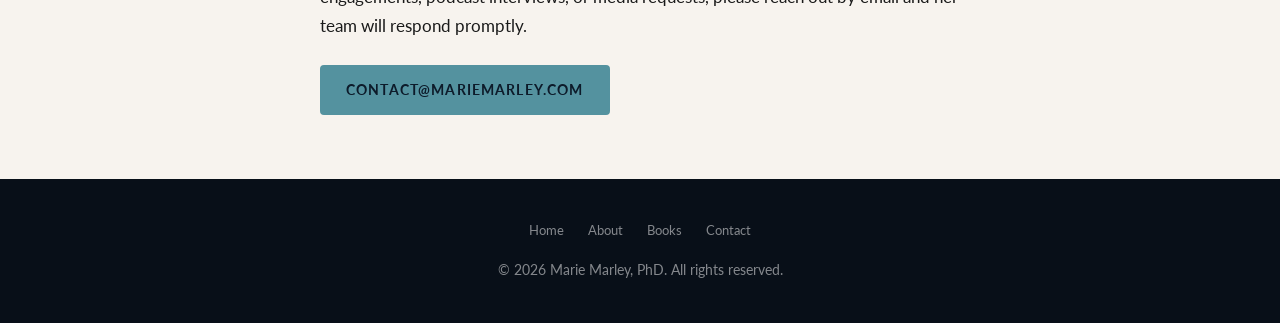
==== commit 072e9504: "updated books" ====
--- a/index.html
+++ b/index.html
@@ -165,7 +165,7 @@
               aria-label="The Concerto — learn more"
             >
               <img
-                src="book4-cover.svg"
+                src="concerto-cover.png"
                 alt="The Concerto book cover"
                 width="130"
                 height="195"
@@ -178,12 +178,12 @@
               aria-label="Fourth book coming soon"
             >
               <img
-                src="book4-cover.svg"
-                alt="Forthcoming book — cover not yet available"
+                src="swtm-cover.jpg"
+                alt="Silent Witness to Murder book cover"
                 width="130"
                 height="195"
               />
-              <span class="shelf-book-label">Coming<br />Soon</span>
+              <span class="shelf-book-label">Coming<br />2027</span>
             </span>
           </nav>
         </div>
@@ -389,7 +389,7 @@
             >
               <div class="book-card-cover">
                 <img
-                  src="book4-cover.svg"
+                  src="concerto-cover.png"
                   alt="The Concerto book cover"
                   itemprop="image"
                   width="160"
@@ -440,30 +440,45 @@
         </div>
       </section>
 
-      <!-- ======= UPCOMING BOOK ======= -->
-      <section
-        class="upcoming-section"
-        id="upcoming"
-        aria-labelledby="upcoming-heading"
-      >
-        <div class="upcoming-inner">
-          <h2 class="section-heading" id="upcoming-heading">
-            Silent Witness to Murder
-          </h2>
-          <p class="section-subhead">Coming in 2027</p>
-          <p>
+      <!-- Book 4 -->
+            <article
+              class="book-card"
+              itemscope
+              itemtype="https://schema.org/Book"
+            >
+              <div class="book-card-cover">
+                <img
+                  src="swtm-cover.jpg"
+                  alt="Silent Witness to Murder book cover"
+                  itemprop="image"
+                  width="160"
+                  height="240"
+                />
+              </div>
+              <div class="book-card-body">
+                <h3 class="book-card-title" itemprop="name">
+                  Silent Witness to Murder 
+                </h3>
+                <p
+                  class="book-card-subtitle"
+                  itemprop="author"
+                  content="Marie Marley, PhD"
+                >
+                  Coming 2027
+                </p>
+                <p class="book-card-desc" itemprop="description">
             The last person social worker, Janice Jameson, expects to see her
             first day on the job—her first job out of college—is the nursing
             home's elderly medical director, Marvin Donaldson. He's dead.
-          </p>
-          <p>
+            <br /><br />
             “Silent Witness to Murder,” coming in July 2007, is a mystery about
             a young social worker, Janice Jameson, turned amateur sleuth. To
             solve the crime, she must develop a bond and learn to communicate
             nonverbally with Nancy Longarden, a nursing home resident who is the
             only witness to the murder. Nancy has frontotemporal dementia, which
             has rendered her unable to speak.
-          </p>
+                </p>
+                <div class="book-card-links">
           <a
                     href="books/silent-witness-to-murder.html"
                     class="btn btn-primary"
@@ -473,6 +488,10 @@
           <a href="mailto:updates@mariemarley.com" class="btn btn-ghost"
             >Notify Me When It Launches</a
           >
+                </div>
+              </div>
+            </article>
+          </div>
         </div>
       </section>
 
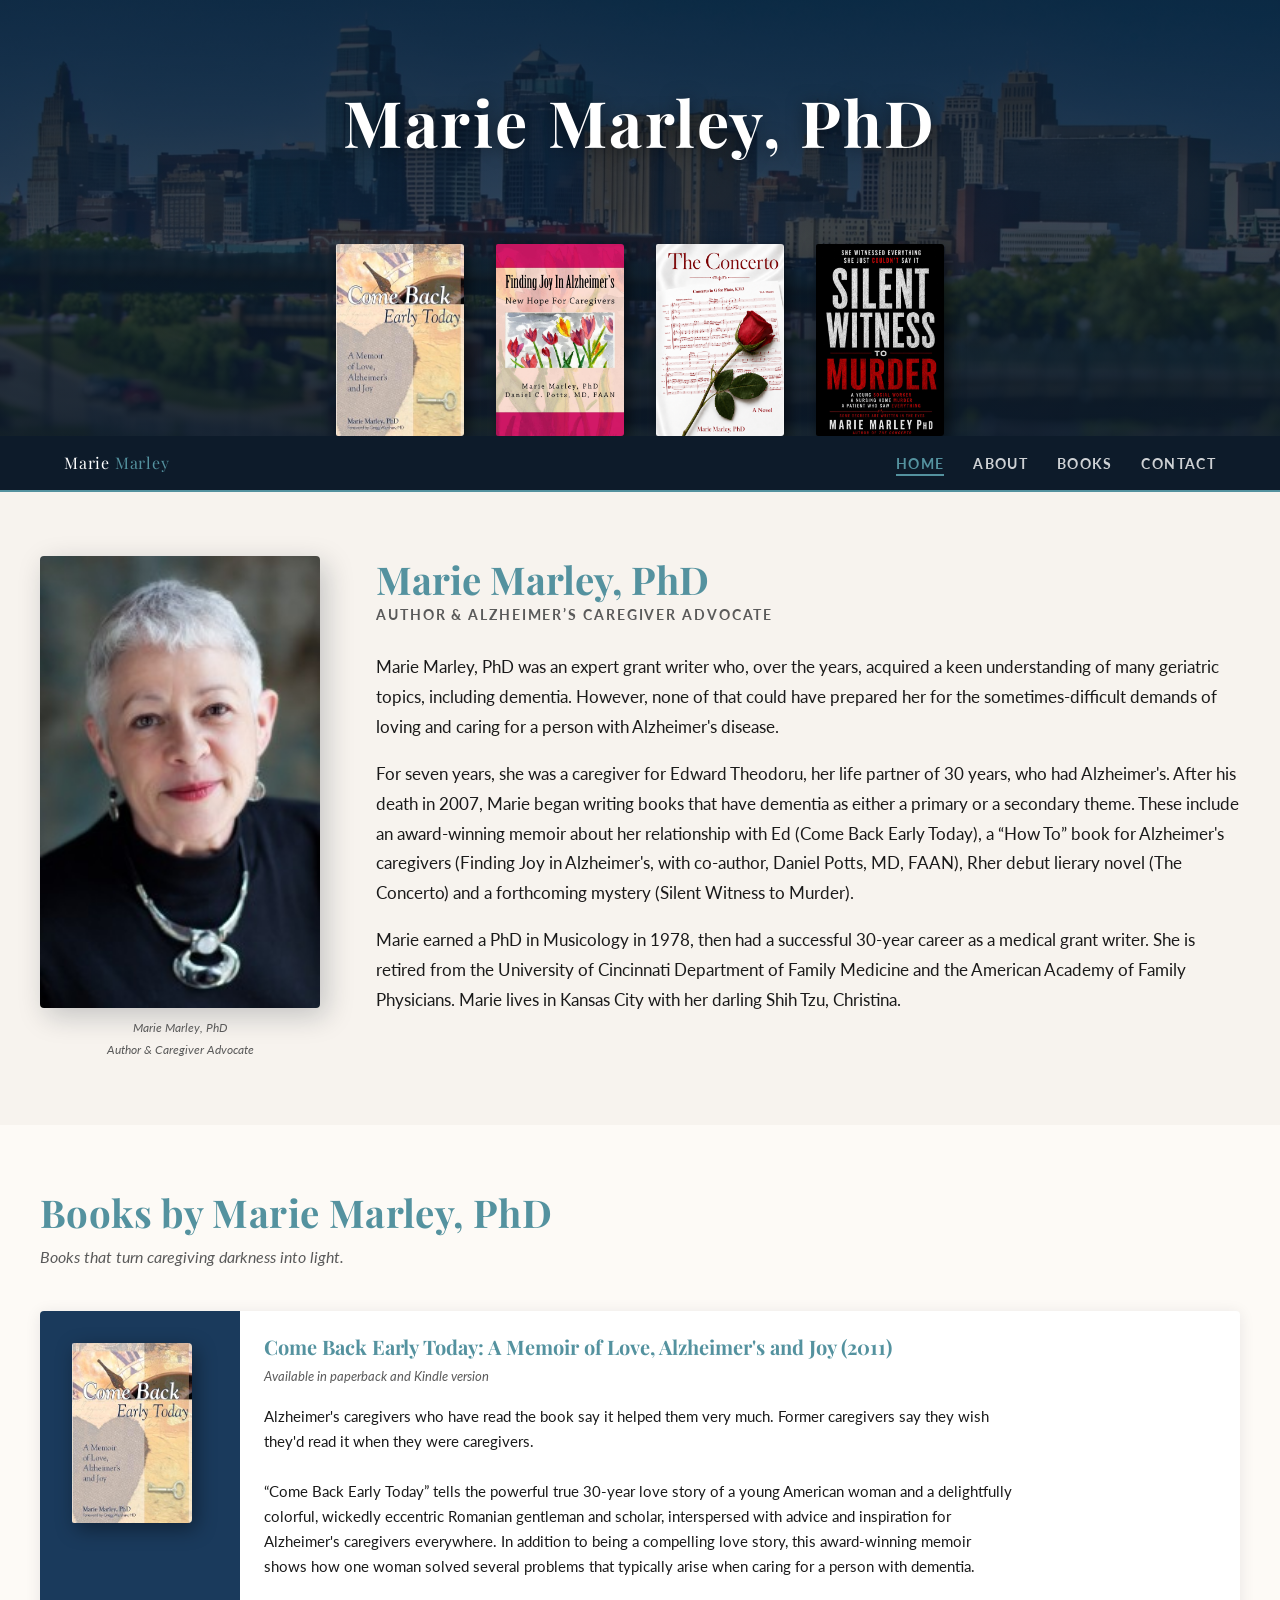
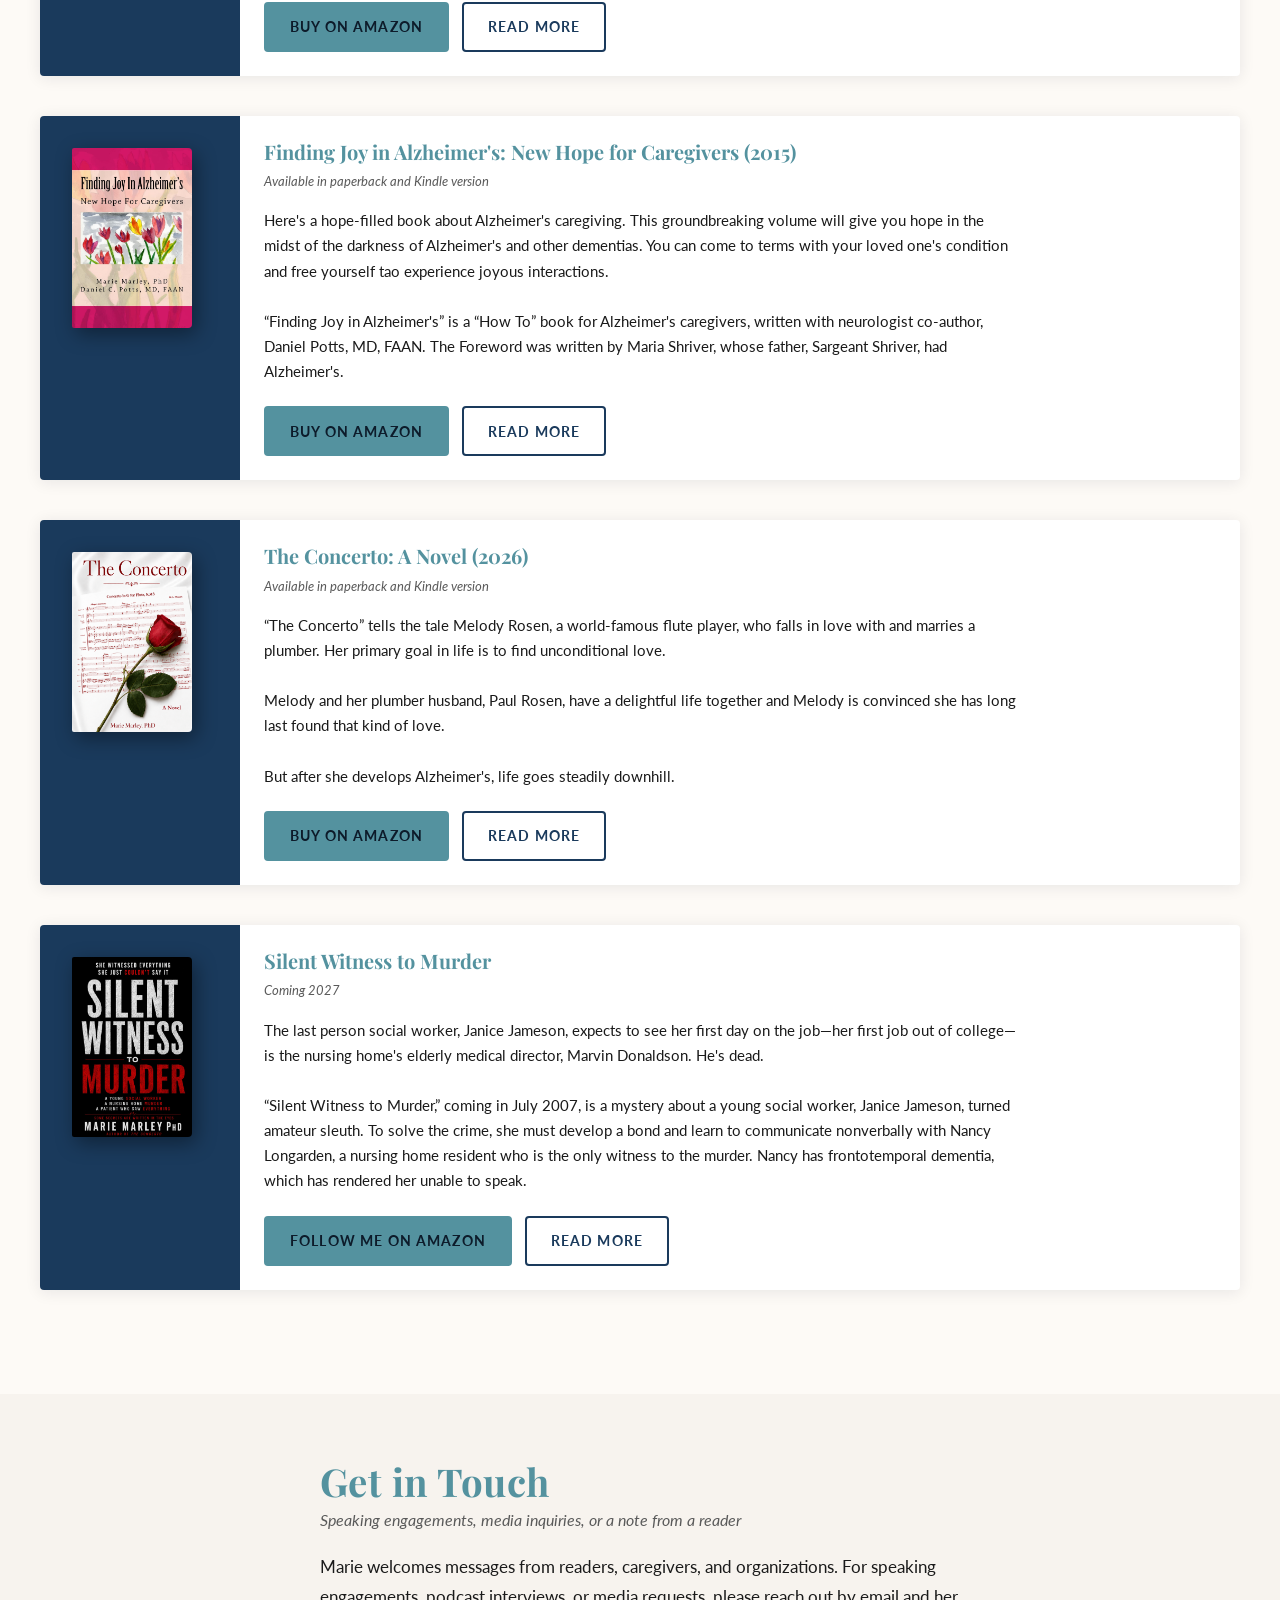
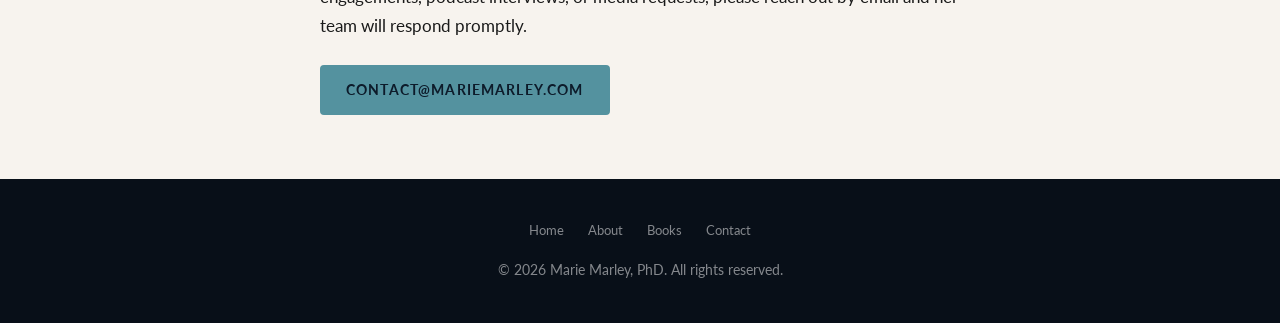
==== commit 145f51bf: "bug fixes and meta data" ====
--- a/index.html
+++ b/index.html
@@ -6,15 +6,15 @@
 
     <!-- === SEO Meta === -->
     <title>
-      Marie Marley, PhD — Author | Caregiver Expert &amp; Alzheimer's Advocate
+      Marie Marley, PhD — Author | Novelist &amp; Alzheimer's Caregiving Expert
     </title>
     <meta
       name="description"
-      content="Marie Marley, PhD is an award-winning author and Alzheimer's caregiver advocate. Explore her books on caregiving, love, and resilience."
+      content="Marie Marley, PhD, is the author of an award-winning memoir about her relationship with a colorful Romanian gentleman who developed Alzheimer's, a 'How To' book for Alzheimer's caregivers, a literary novel and a forthcoming mystery. She lives in Kansas City with her little Shih Tzu, Christina."
     />
     <meta
       name="keywords"
-      content="Marie Marley PhD, author, caregiver books, Alzheimer's caregiver, caregiving books, Come Back Early Today, Finding Joy in Alzheimers"
+      content="Marie Marley,Marley,Come Back Early Today,Finding Joy in Alzheimer's,Finding Joy,The Concerto,Silent Witness to Murder,Silent Witness,Books about dementia,Books about Alzheimer's,Dementia, Alzheimer's"
     />
     <meta name="author" content="Marie Marley, PhD" />
     <meta name="robots" content="index, follow" />
@@ -28,7 +28,7 @@
     />
     <meta
       property="og:description"
-      content="Award-winning author and Alzheimer's caregiver advocate. Discover books that guide, comfort, and inspire."
+      content="Marie Marley, PhD, is the author of an award-winning memoir about her relationship with a colorful Romanian gentleman who developed Alzheimer's, a 'How To' book for Alzheimer's caregivers, a literary novel and a forthcoming mystery. She lives in Kansas City with her little Shih Tzu, Christina."
     />
     <meta property="og:url" content="https://www.mariemarley.com/" />
     <meta property="og:site_name" content="Marie Marley, PhD" />
@@ -39,7 +39,7 @@
     <meta name="twitter:title" content="Marie Marley, PhD — Author" />
     <meta
       name="twitter:description"
-      content="Award-winning author and Alzheimer's caregiver advocate. Books that guide, comfort, and inspire."
+      content="Marie Marley, PhD, is the author of an award-winning memoir about her relationship with a colorful Romanian gentleman who developed Alzheimer's, a 'How To' book for Alzheimer's caregivers, a literary novel and a forthcoming mystery. She lives in Kansas City with her little Shih Tzu, Christina."
     />
     <meta
       name="twitter:image"
@@ -69,7 +69,7 @@
             "jobTitle": "Author, Caregiver Advocate",
             "url": "https://www.mariemarley.com/",
             "image": "https://www.mariemarley.com/Marie.jpg",
-            "description": "Award-winning author and nationally recognized Alzheimer's caregiver advocate.",
+            "description": "Marie Marley, PhD, is the author of an award-winning memoir, a “How To” book for Alzheimer's caregivers, a literary novel and a forthcoming mystery. She lives in Kansas City with her little Shih Tzu, Christina. ",
             "sameAs": ["https://www.amazon.com/author/mariemarley"]
           },
           {
@@ -85,24 +85,32 @@
             "name": "Come Back Early Today",
             "author": { "@id": "https://www.mariemarley.com/#author" },
             "url": "https://www.mariemarley.com/books/come-back-early-today.html",
-            "description": "A memoir of love and Alzheimer's caregiving that has helped thousands of families navigate the journey.",
-            "genre": "Memoir, Caregiving"
+            "description": "Award-winning 'Come Back Early Today' tells the powerful love story of a young American woman and a delightfully colorful, wickedly eccentric Romanian gentleman and scholar, with a focus on the time he had Alzheimer's. Caregivers say the book helped them very much; former caregivers say they wish they'd had it when they were caregivers.",
+            "genre": "Memoir, Creative nonfiction"
           },
           {
             "@type": "Book",
             "name": "Finding Joy in Alzheimers",
             "author": { "@id": "https://www.mariemarley.com/#author" },
             "url": "https://www.mariemarley.com/books/finding-joy-in-alzheimers.html",
-            "description": "An intimate portrait of a love story lived through the lens of Alzheimer's disease.",
-            "genre": "Memoir, Love Story"
+            "description": "'Finding Joy in Alzheimer's' is a “How To” book for Alzheimer's caregivers. This groundbreaking volume will give you hope in the midst of the darkness of Alzheimer's and other dementias. It will help you come to terms with your loved one's condition and free yourself to experience joyous interactions.",
+            "genre": "Self Help, Nonfiction"
           },
           {
             "@type": "Book",
             "name": "The Concerto",
             "author": { "@id": "https://www.mariemarley.com/#author" },
             "url": "https://www.mariemarley.com/books/the-concerto.html",
-            "description": "A practical and compassionate guide for families walking the path of Alzheimer's caregiving.",
-            "genre": "Self-Help, Caregiving"
+            "description": "'The Concerto' tells the tale of Melody Rosen, a world-famous flute player, who falls in love with and marries a plumber. Her primary goal in life is to find unconditional love. But after she develops Alzheimer's, life goes steadily downhill and it seems she won't live to achieve her goal.",
+            "genre": "Literary fiction, Fiction"
+          },
+          {
+            "@type": "Book",
+            "name": "Silent Witness to Murder",
+            "author": { "@id": "https://www.mariemarley.com/#author" },
+            "url": "https://www.mariemarley.com/books/silent-witness-to-murder.html",
+            "description": "The last person Janice Jameson expects to see her first day on the job is the nursing home's elderly medical director, Marvin Donaldson. He's dead. “Silent Witness to Murder,” coming in July 2007, is a mystery about a young social worker turned amateur sleuth. To solve the crime, she must develop a bond and learn to communicate nonverbally with Nancy Longarden, a nursing home resident who is the only witness to the murder. Unfortunately, Nancy has frontotemporal dementia, which has rendered her unable to speak.",
+            "genre": "Mystery, Fiction"
           }
         ]
       }
@@ -120,9 +128,7 @@
       />
       <div class="hero-overlay" aria-hidden="true"></div>
       <div class="hero-content">
-        <h1 class="hero-name">
-          Marie Marley
-        </h1>
+        <h1 class="hero-name">Marie Marley, PhD</h1>
       </div>
 
       <!-- ===== BOOKSHELF ===== -->
@@ -132,7 +138,7 @@
             <a
               href="books/come-back-early-today.html"
               class="shelf-book"
-              aria-label="Come Back Early Today — learn more"
+              aria-label="Come Back Early Today — Read more"
             >
               <img
                 src="cbet-cover.jpg"
@@ -146,7 +152,7 @@
             <a
               href="books/finding-joy-in-alzheimers.html"
               class="shelf-book"
-              aria-label="Finding Joy in Alzheimers — learn more"
+              aria-label="Finding Joy in Alzheimers — Read more"
             >
               <img
                 src="fjia-cover.jpg"
@@ -162,7 +168,7 @@
             <a
               href="books/the-concerto.html"
               class="shelf-book"
-              aria-label="The Concerto — learn more"
+              aria-label="The Concerto — Read more"
             >
               <img
                 src="concerto-cover.png"
@@ -173,9 +179,10 @@
               <span class="shelf-book-label">The Concerto<br /> </span>
             </a>
 
-            <span
-              class="shelf-book coming-soon"
-              aria-label="Fourth book coming soon"
+            <a
+              href="books/silent-witness-to-murder.html"
+              class="shelf-book"
+              aria-label="Silent Witness to Murder — Read more"
             >
               <img
                 src="swtm-cover.jpg"
@@ -183,8 +190,11 @@
                 width="130"
                 height="195"
               />
-              <span class="shelf-book-label">Coming<br />2027</span>
-            </span>
+              <span class="shelf-book-label"
+                >Silent Witness to Murder<br />
+                Coming 2027</span
+              >
+            </a>
           </nav>
         </div>
       </div>
@@ -228,7 +238,7 @@
               >Author &amp; Alzheimer&rsquo;s Caregiver Advocate</span
             >
             <p>
-              Marie Marley was an expert grant writer who, over the years,
+              Marie Marley, PhD was an expert grant writer who, over the years,
               acquired a keen understanding of many geriatric topics, including
               dementia. However, none of that could have prepared her for the
               sometimes-difficult demands of loving and caring for a person with
@@ -241,8 +251,8 @@
               or a secondary theme. These include an award-winning memoir about
               her relationship with Ed (Come Back Early Today), a “How To” book
               for Alzheimer's caregivers (Finding Joy in Alzheimer's, with
-              co-author, Daniel Potts, MD, FAAN, a literary novel (The Concerto)
-              and a forthcoming mystery (Silent Witness to Murder).
+              co-author, Daniel Potts, MD, FAAN), Rher debut lierary novel (The
+              Concerto) and a forthcoming mystery (Silent Witness to Murder).
             </p>
             <p>
               Marie earned a PhD in Musicology in 1978, then had a successful
@@ -259,10 +269,10 @@
       <section class="books-section" id="books" aria-labelledby="books-heading">
         <div class="books-section-inner">
           <h2 class="section-heading" id="books-heading">
-            Books by Marie Marley
+            Books by Marie Marley, PhD
           </h2>
           <p class="section-subhead">
-            Honest, compassionate, and fiercely human: books that turn caregiving darkness into light.
+            Books that turn caregiving darkness into light.
           </p>
 
           <div class="books-grid">
@@ -273,13 +283,18 @@
               itemtype="https://schema.org/Book"
             >
               <div class="book-card-cover">
-                <img
-                  src="cbet-cover.jpg"
-                  alt="Come Back Early Today book cover"
-                  itemprop="image"
-                  width="160"
-                  height="240"
-                />
+                <a
+                  href="books/come-back-early-today.html"
+                  aria-label="Come Back Early Today — Read more"
+                >
+                  <img
+                    src="cbet-cover.jpg"
+                    alt="Come Back Early Today book cover"
+                    itemprop="image"
+                    width="160"
+                    height="240"
+                  />
+                </a>
               </div>
               <div class="book-card-body">
                 <h3 class="book-card-title" itemprop="name">
@@ -297,9 +312,9 @@
                   Alzheimer's caregivers who have read the book say it helped
                   them very much. Former caregivers say they wish they'd read it
                   when they were caregivers.<br />
-                  <br />“Come Back Early Today” tells the powerful 30-year love
-                  story of a young American woman and a delightfully colorful,
-                  wickedly eccentric Romanian gentleman and scholar,
+                  <br />“Come Back Early Today” tells the powerful true 30-year
+                  love story of a young American woman and a delightfully
+                  colorful, wickedly eccentric Romanian gentleman and scholar,
                   interspersed with advice and inspiration for Alzheimer's
                   caregivers everywhere. In addition to being a compelling love
                   story, this award-winning memoir shows how one woman solved
@@ -318,8 +333,8 @@
                   <a
                     href="books/come-back-early-today.html"
                     class="btn btn-outline"
-                    aria-label="Learn more about Come Back Early Today"
-                    >Learn More</a
+                    aria-label="Read more about Come Back Early Today"
+                    >Read more</a
                   >
                 </div>
               </div>
@@ -332,13 +347,18 @@
               itemtype="https://schema.org/Book"
             >
               <div class="book-card-cover">
-                <img
-                  src="fjia-cover.jpg"
-                  alt="Finding Joy in Alzheimers book cover"
-                  itemprop="image"
-                  width="160"
-                  height="240"
-                />
+                <a
+                  href="books/finding-joy-in-alzheimers.html"
+                  aria-label="Finding Joy in Alzheimers — Read more"
+                >
+                  <img
+                    src="fjia-cover.jpg"
+                    alt="Finding Joy in Alzheimers book cover"
+                    itemprop="image"
+                    width="160"
+                    height="240"
+                  />
+                </a>
               </div>
               <div class="book-card-body">
                 <h3 class="book-card-title" itemprop="name">
@@ -374,8 +394,8 @@
                   <a
                     href="books/finding-joy-in-alzheimers.html"
                     class="btn btn-outline"
-                    aria-label="Learn more about Finding Joy in Alzheimers"
-                    >Learn More</a
+                    aria-label="Read more about Finding Joy in Alzheimers"
+                    >Read more</a
                   >
                 </div>
               </div>
@@ -388,13 +408,18 @@
               itemtype="https://schema.org/Book"
             >
               <div class="book-card-cover">
-                <img
-                  src="concerto-cover.png"
-                  alt="The Concerto book cover"
-                  itemprop="image"
-                  width="160"
-                  height="240"
-                />
+                <a
+                  href="books/the-concerto.html"
+                  aria-label="The Concerto — Read more"
+                >
+                  <img
+                    src="concerto-cover.png"
+                    alt="The Concerto book cover"
+                    itemprop="image"
+                    width="160"
+                    height="240"
+                  />
+                </a>
               </div>
               <div class="book-card-body">
                 <h3 class="book-card-title" itemprop="name">
@@ -430,34 +455,36 @@
                   <a
                     href="books/the-concerto.html"
                     class="btn btn-outline"
-                    aria-label="Learn more about The Concerto"
-                    >Learn More</a
+                    aria-label="Read more about The Concerto"
+                    >Read more</a
                   >
                 </div>
               </div>
             </article>
-          </div>
-        </div>
-      </section>
-
-      <!-- Book 4 -->
+
+            <!-- Book 4 -->
             <article
               class="book-card"
               itemscope
               itemtype="https://schema.org/Book"
             >
               <div class="book-card-cover">
-                <img
-                  src="swtm-cover.jpg"
-                  alt="Silent Witness to Murder book cover"
-                  itemprop="image"
-                  width="160"
-                  height="240"
-                />
+                <a
+                  href="books/silent-witness-to-murder.html"
+                  aria-label="Silent Witness to Murder — Read more"
+                >
+                  <img
+                    src="swtm-cover.jpg"
+                    alt="Silent Witness to Murder book cover"
+                    itemprop="image"
+                    width="160"
+                    height="240"
+                  />
+                </a>
               </div>
               <div class="book-card-body">
                 <h3 class="book-card-title" itemprop="name">
-                  Silent Witness to Murder 
+                  Silent Witness to Murder
                 </h3>
                 <p
                   class="book-card-subtitle"
@@ -467,27 +494,32 @@
                   Coming 2027
                 </p>
                 <p class="book-card-desc" itemprop="description">
-            The last person social worker, Janice Jameson, expects to see her
-            first day on the job—her first job out of college—is the nursing
-            home's elderly medical director, Marvin Donaldson. He's dead.
-            <br /><br />
-            “Silent Witness to Murder,” coming in July 2007, is a mystery about
-            a young social worker, Janice Jameson, turned amateur sleuth. To
-            solve the crime, she must develop a bond and learn to communicate
-            nonverbally with Nancy Longarden, a nursing home resident who is the
-            only witness to the murder. Nancy has frontotemporal dementia, which
-            has rendered her unable to speak.
+                  The last person social worker, Janice Jameson, expects to see
+                  her first day on the job—her first job out of college—is the
+                  nursing home's elderly medical director, Marvin Donaldson.
+                  He's dead.
+                  <br /><br />
+                  “Silent Witness to Murder,” coming in July 2007, is a mystery
+                  about a young social worker, Janice Jameson, turned amateur
+                  sleuth. To solve the crime, she must develop a bond and learn
+                  to communicate nonverbally with Nancy Longarden, a nursing
+                  home resident who is the only witness to the murder. Nancy has
+                  frontotemporal dementia, which has rendered her unable to
+                  speak.
                 </p>
                 <div class="book-card-links">
-          <a
+                  <a
+                    href="https://www.amazon.com/stores/author/B008WTY868"
+                    class="btn btn-primary"
+                    aria-label="Follow me on Amazon to be notified when the book is released"
+                    >Follow me on Amazon</a
+                  >
+                  <a
                     href="books/silent-witness-to-murder.html"
-                    class="btn btn-primary"
-                    aria-label="Learn more about Silent Witness to Murder"
-                    >Learn More</a
-                  >
-          <a href="mailto:updates@mariemarley.com" class="btn btn-ghost"
-            >Notify Me When It Launches</a
-          >
+                    class="btn btn-outline"
+                    aria-label="Read more about Silent Witness to Murder"
+                    >Read more</a
+                  >
                 </div>
               </div>
             </article>
--- a/style.css
+++ b/style.css
@@ -128,6 +128,7 @@
   height: 100%;
   object-fit: cover;
   object-position: center bottom;
+  opacity: .3;
 }
 
 .hero-overlay {
@@ -626,7 +627,6 @@
 }
 
 .review-text {
-  font-style: italic;
   font-size: 1rem;
   color: var(--body-text);
   line-height: 1.7;
@@ -635,8 +635,6 @@
 
 .review-attribution {
   font-size: 0.82rem;
-  font-weight: 700;
-  color: var(--muted);
   text-transform: uppercase;
   letter-spacing: 0.1em;
 }
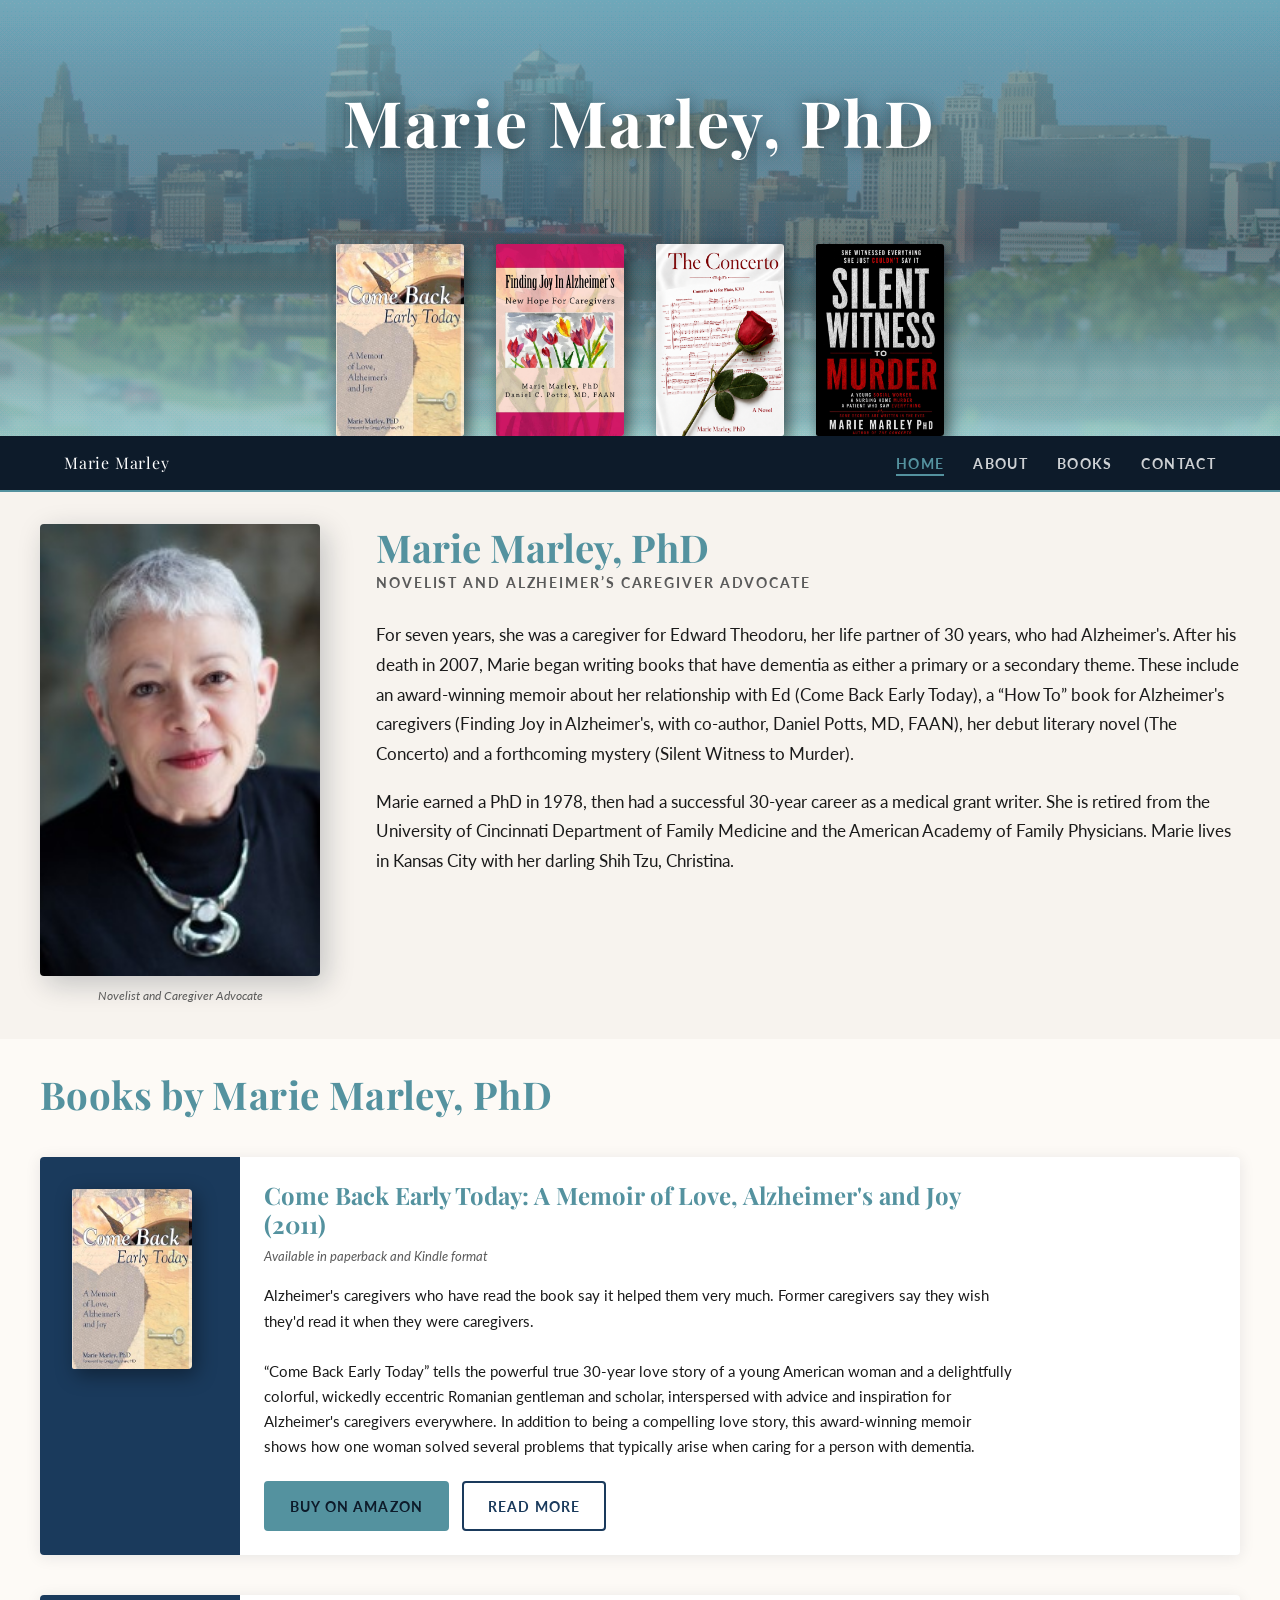
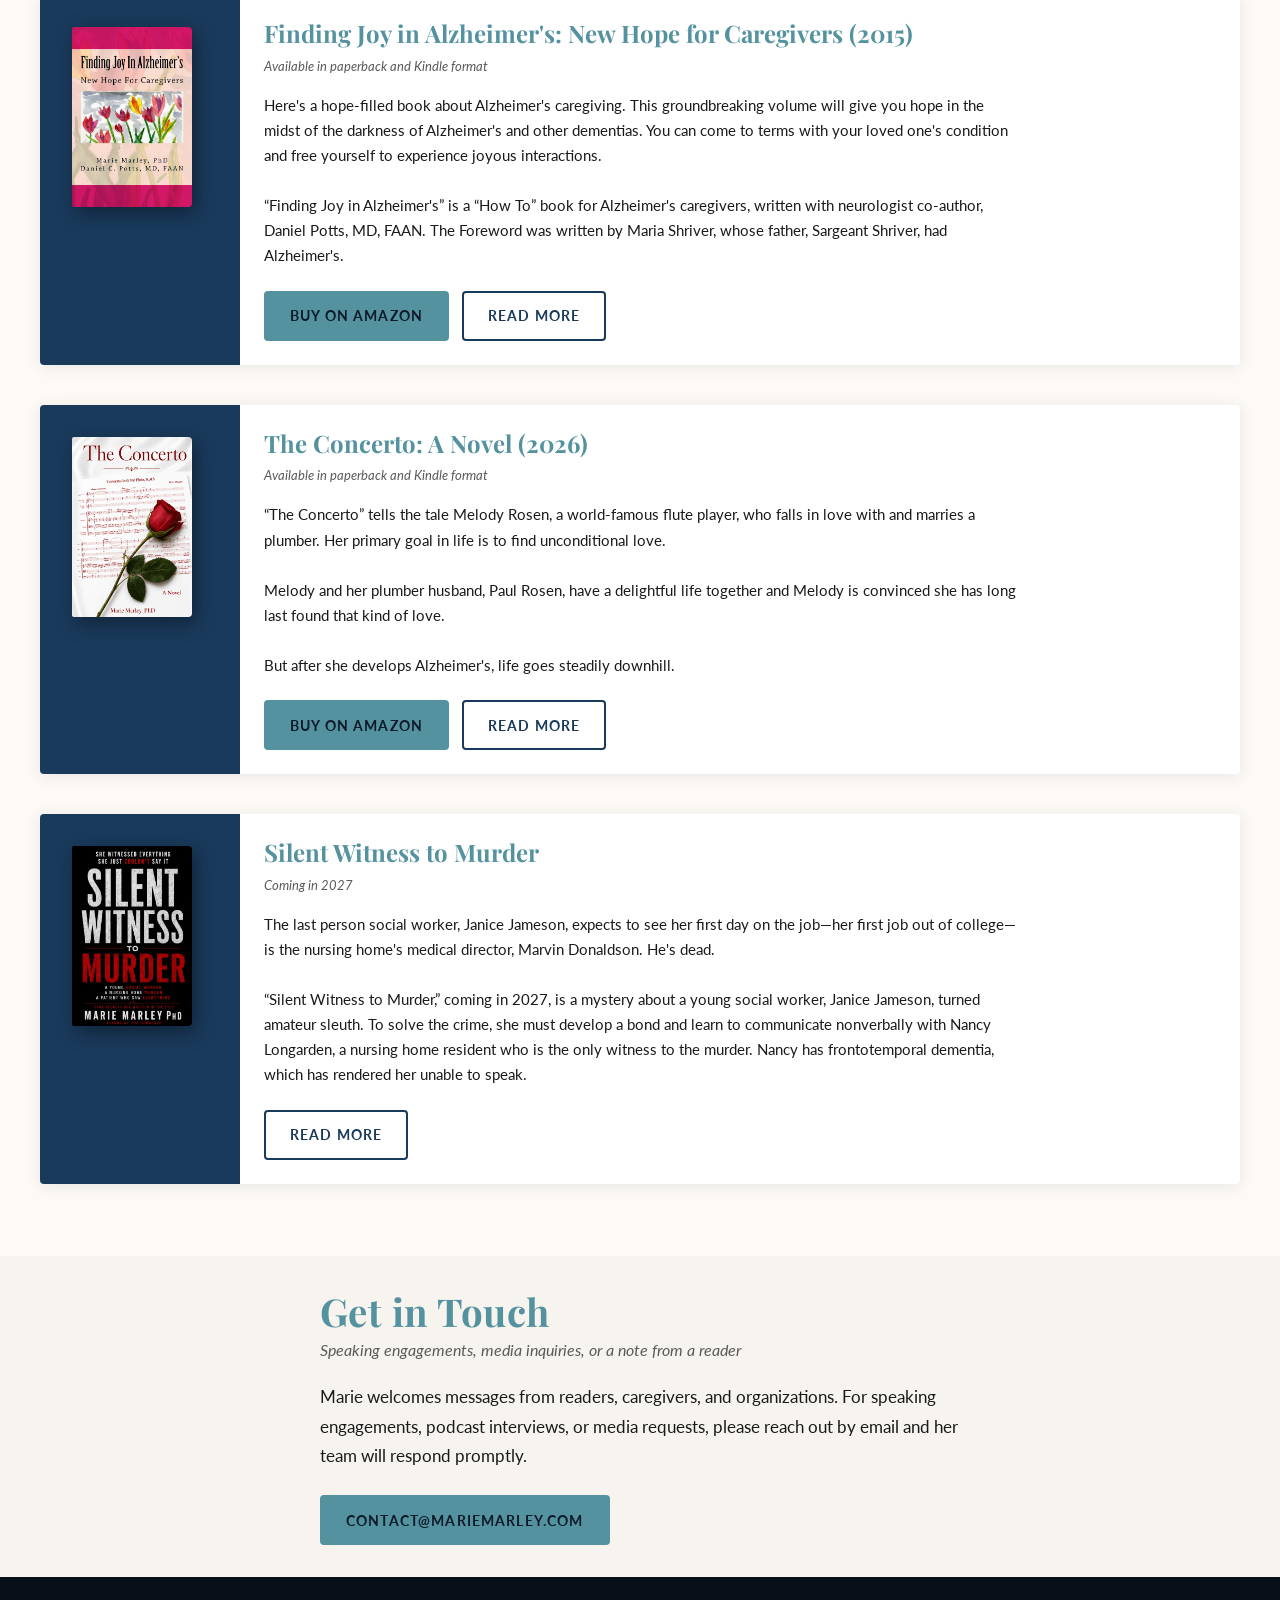
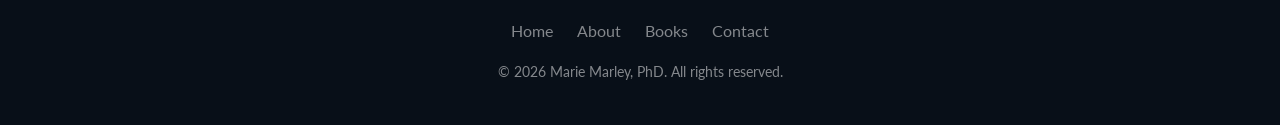
==== commit 5e55d3c7: "fix: minor tweaks from client and meta keywords" ====
--- a/index.html
+++ b/index.html
@@ -115,6 +115,7 @@
         ]
       }
     </script>
+    <meta http-equiv="X-Clacks-Overhead" content="GNU Terry Pratchett" />  
   </head>
 
   <body>
@@ -222,28 +223,21 @@
           <div class="about-photo-wrap">
             <img
               src="Marie.jpg"
-              alt="Portrait of Marie Marley, PhD, author"
+              alt="Portrait of Marie Marley, PhD, author, Novelist and Caregiver Advocate"
               class="about-photo"
               width="300"
               height="360"
             />
             <p class="about-photo-caption">
-              Marie Marley, PhD<br />Author &amp; Caregiver Advocate
+              Novelist and Caregiver Advocate
             </p>
           </div>
 
           <div class="about-text">
             <h2 id="about-heading">Marie Marley, PhD</h2>
             <span class="author-credential"
-              >Author &amp; Alzheimer&rsquo;s Caregiver Advocate</span
-            >
-            <p>
-              Marie Marley, PhD was an expert grant writer who, over the years,
-              acquired a keen understanding of many geriatric topics, including
-              dementia. However, none of that could have prepared her for the
-              sometimes-difficult demands of loving and caring for a person with
-              Alzheimer's disease.
-            </p>
+              >Novelist and Alzheimer&rsquo;s Caregiver Advocate</span
+            >
             <p>
               For seven years, she was a caregiver for Edward Theodoru, her life
               partner of 30 years, who had Alzheimer's. After his death in 2007,
@@ -251,11 +245,11 @@
               or a secondary theme. These include an award-winning memoir about
               her relationship with Ed (Come Back Early Today), a “How To” book
               for Alzheimer's caregivers (Finding Joy in Alzheimer's, with
-              co-author, Daniel Potts, MD, FAAN), Rher debut lierary novel (The
+              co-author, Daniel Potts, MD, FAAN), her debut literary novel (The
               Concerto) and a forthcoming mystery (Silent Witness to Murder).
             </p>
             <p>
-              Marie earned a PhD in Musicology in 1978, then had a successful
+              Marie earned a PhD in 1978, then had a successful
               30-year career as a medical grant writer. She is retired from the
               University of Cincinnati Department of Family Medicine and the
               American Academy of Family Physicians. Marie lives in Kansas City
@@ -271,9 +265,6 @@
           <h2 class="section-heading" id="books-heading">
             Books by Marie Marley, PhD
           </h2>
-          <p class="section-subhead">
-            Books that turn caregiving darkness into light.
-          </p>
 
           <div class="books-grid">
             <!-- Book 1 -->
@@ -298,15 +289,21 @@
               </div>
               <div class="book-card-body">
                 <h3 class="book-card-title" itemprop="name">
-                  Come Back Early Today: A Memoir of Love, Alzheimer's and Joy
-                  (2011)
+                  <a
+                    href="books/come-back-early-today.html"
+                    class="book-card-title"
+                    aria-label="Read more about Come Back Early Today"
+                    >
+                    Come Back Early Today: A Memoir of Love, Alzheimer's and Joy
+                    (2011)
+                    </a>
                 </h3>
                 <p
                   class="book-card-subtitle"
                   itemprop="author"
                   content="Marie Marley, PhD"
                 >
-                  Available in paperback and Kindle version
+                  Available in paperback and Kindle format
                 </p>
                 <p class="book-card-desc" itemprop="description">
                   Alzheimer's caregivers who have read the book say it helped
@@ -362,20 +359,24 @@
               </div>
               <div class="book-card-body">
                 <h3 class="book-card-title" itemprop="name">
-                  Finding Joy in Alzheimer's: New Hope for Caregivers (2015)
+                  <a
+                    href="books/finding-joy-in-alzheimers.html"
+                    class="book-card-title"
+                    aria-label="Read more about Finding Joy in Alzheimers"
+                    >Finding Joy in Alzheimer's: New Hope for Caregivers (2015)</a>
                 </h3>
                 <p
                   class="book-card-subtitle"
                   itemprop="author"
                   content="Marie Marley, PhD"
                 >
-                  Available in paperback and Kindle version
+                  Available in paperback and Kindle format
                 </p>
                 <p class="book-card-desc" itemprop="description">
                   Here's a hope-filled book about Alzheimer's caregiving. This
                   groundbreaking volume will give you hope in the midst of the
                   darkness of Alzheimer's and other dementias. You can come to
-                  terms with your loved one's condition and free yourself tao
+                  terms with your loved one's condition and free yourself to
                   experience joyous interactions.<br />
                   <br />“Finding Joy in Alzheimer's” is a “How To” book for
                   Alzheimer's caregivers, written with neurologist co-author,
@@ -423,14 +424,18 @@
               </div>
               <div class="book-card-body">
                 <h3 class="book-card-title" itemprop="name">
-                  The Concerto: A Novel (2026)
+                  <a
+                    href="books/the-concerto.html"
+                    class="book-card-title"
+                    aria-label="Read more about The Concerto"
+                    >The Concerto: A Novel (2026)</a>
                 </h3>
                 <p
                   class="book-card-subtitle"
                   itemprop="author"
                   content="Marie Marley, PhD"
                 >
-                  Available in paperback and Kindle version
+                  Available in paperback and Kindle format
                 </p>
                 <p class="book-card-desc" itemprop="description">
                   “The Concerto” tells the tale Melody Rosen, a world-famous
@@ -484,22 +489,26 @@
               </div>
               <div class="book-card-body">
                 <h3 class="book-card-title" itemprop="name">
-                  Silent Witness to Murder
+                  <a
+                    href="books/silent-witness-to-murder.html"
+                    class="book-card-title"
+                    aria-label="Read more about Silent Witness to Murder"
+                    >Silent Witness to Murder</a>
                 </h3>
                 <p
                   class="book-card-subtitle"
                   itemprop="author"
                   content="Marie Marley, PhD"
                 >
-                  Coming 2027
+                  Coming in 2027
                 </p>
                 <p class="book-card-desc" itemprop="description">
                   The last person social worker, Janice Jameson, expects to see
                   her first day on the job—her first job out of college—is the
-                  nursing home's elderly medical director, Marvin Donaldson.
+                  nursing home's medical director, Marvin Donaldson.
                   He's dead.
                   <br /><br />
-                  “Silent Witness to Murder,” coming in July 2007, is a mystery
+                  “Silent Witness to Murder,” coming in 2027, is a mystery
                   about a young social worker, Janice Jameson, turned amateur
                   sleuth. To solve the crime, she must develop a bond and learn
                   to communicate nonverbally with Nancy Longarden, a nursing
@@ -508,12 +517,6 @@
                   speak.
                 </p>
                 <div class="book-card-links">
-                  <a
-                    href="https://www.amazon.com/stores/author/B008WTY868"
-                    class="btn btn-primary"
-                    aria-label="Follow me on Amazon to be notified when the book is released"
-                    >Follow me on Amazon</a
-                  >
                   <a
                     href="books/silent-witness-to-murder.html"
                     class="btn btn-outline"
--- a/style.css
+++ b/style.css
@@ -24,7 +24,7 @@
   --vt-wood-light: #3d2e1f;
 
   --max-w: 1200px;
-  --section-pad: 4rem 1.5rem;
+  --section-pad: 2rem 1.5rem;
   --radius: 4px;
 }
 
@@ -54,6 +54,7 @@
   font-size: clamp(1.6rem, 3.5vw, 2.4rem);
   margin-bottom: 0.5rem;
   letter-spacing: 0.01em;
+  margin-bottom: 2.5rem;
 }
 
 .section-subhead {
@@ -140,6 +141,7 @@
     rgba(13,27,42,0.25) 55%,
     rgba(13,27,42,0.72) 100%
   );
+  filter: brightness(15);
 }
 
 .hero-content {
@@ -320,8 +322,6 @@
   text-decoration: underline;
 }
 
-.nav-logo span { color: var(--aqua); }
-
 .nav-links {
   display: flex;
   gap: 1.8rem;
@@ -448,8 +448,12 @@
 
 .book-card-title {
   color: var(--aqua);
-  font-size: 1.25rem;
+  font-size: 1.5rem;
   margin-bottom: 0.4rem;
+}
+
+a.book-card-title {
+  text-decoration: none;
 }
 
 .book-card-subtitle {
@@ -522,7 +526,7 @@
 .footer-links a {
   color: rgba(255,255,255,0.5);
   text-decoration: none;
-  font-size: 0.82rem;
+  font-size: 1rem;
   transition: color 0.2s;
 }
 .footer-links a:hover { color: var(--aqua); }
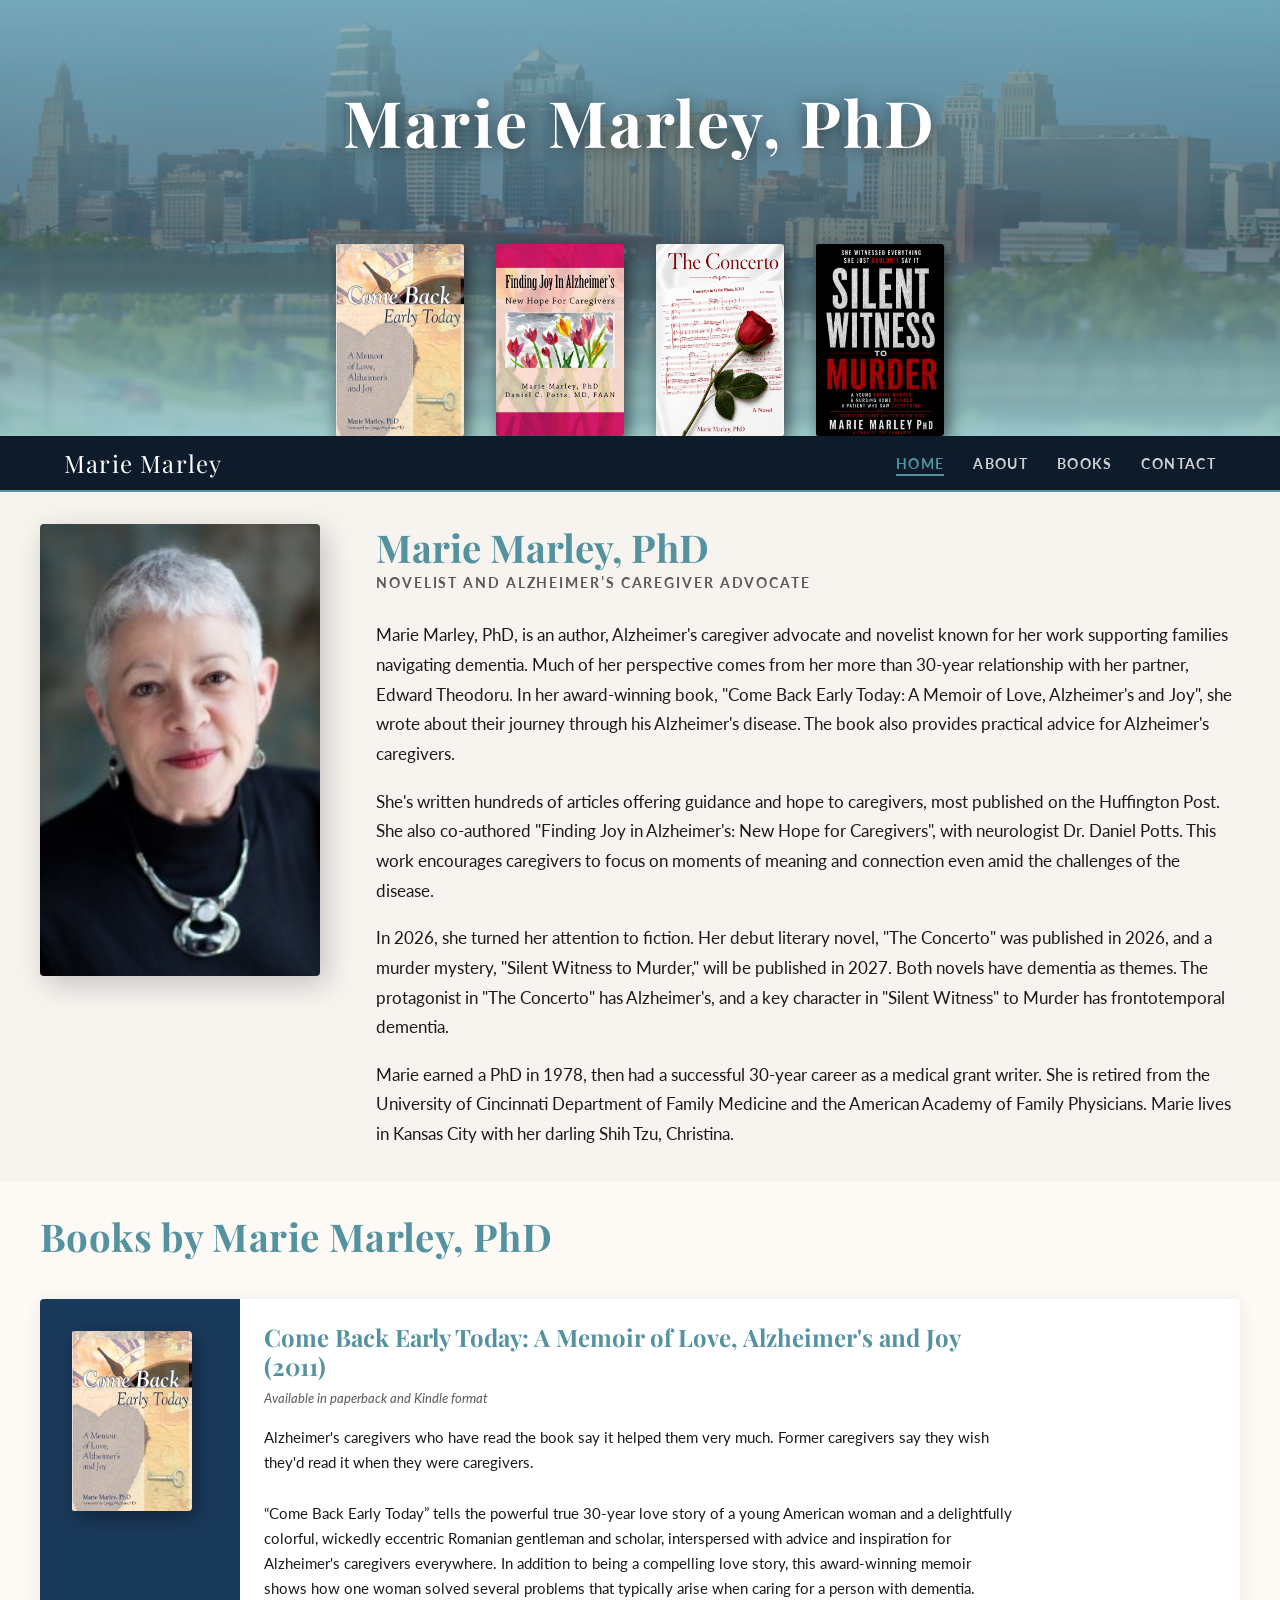
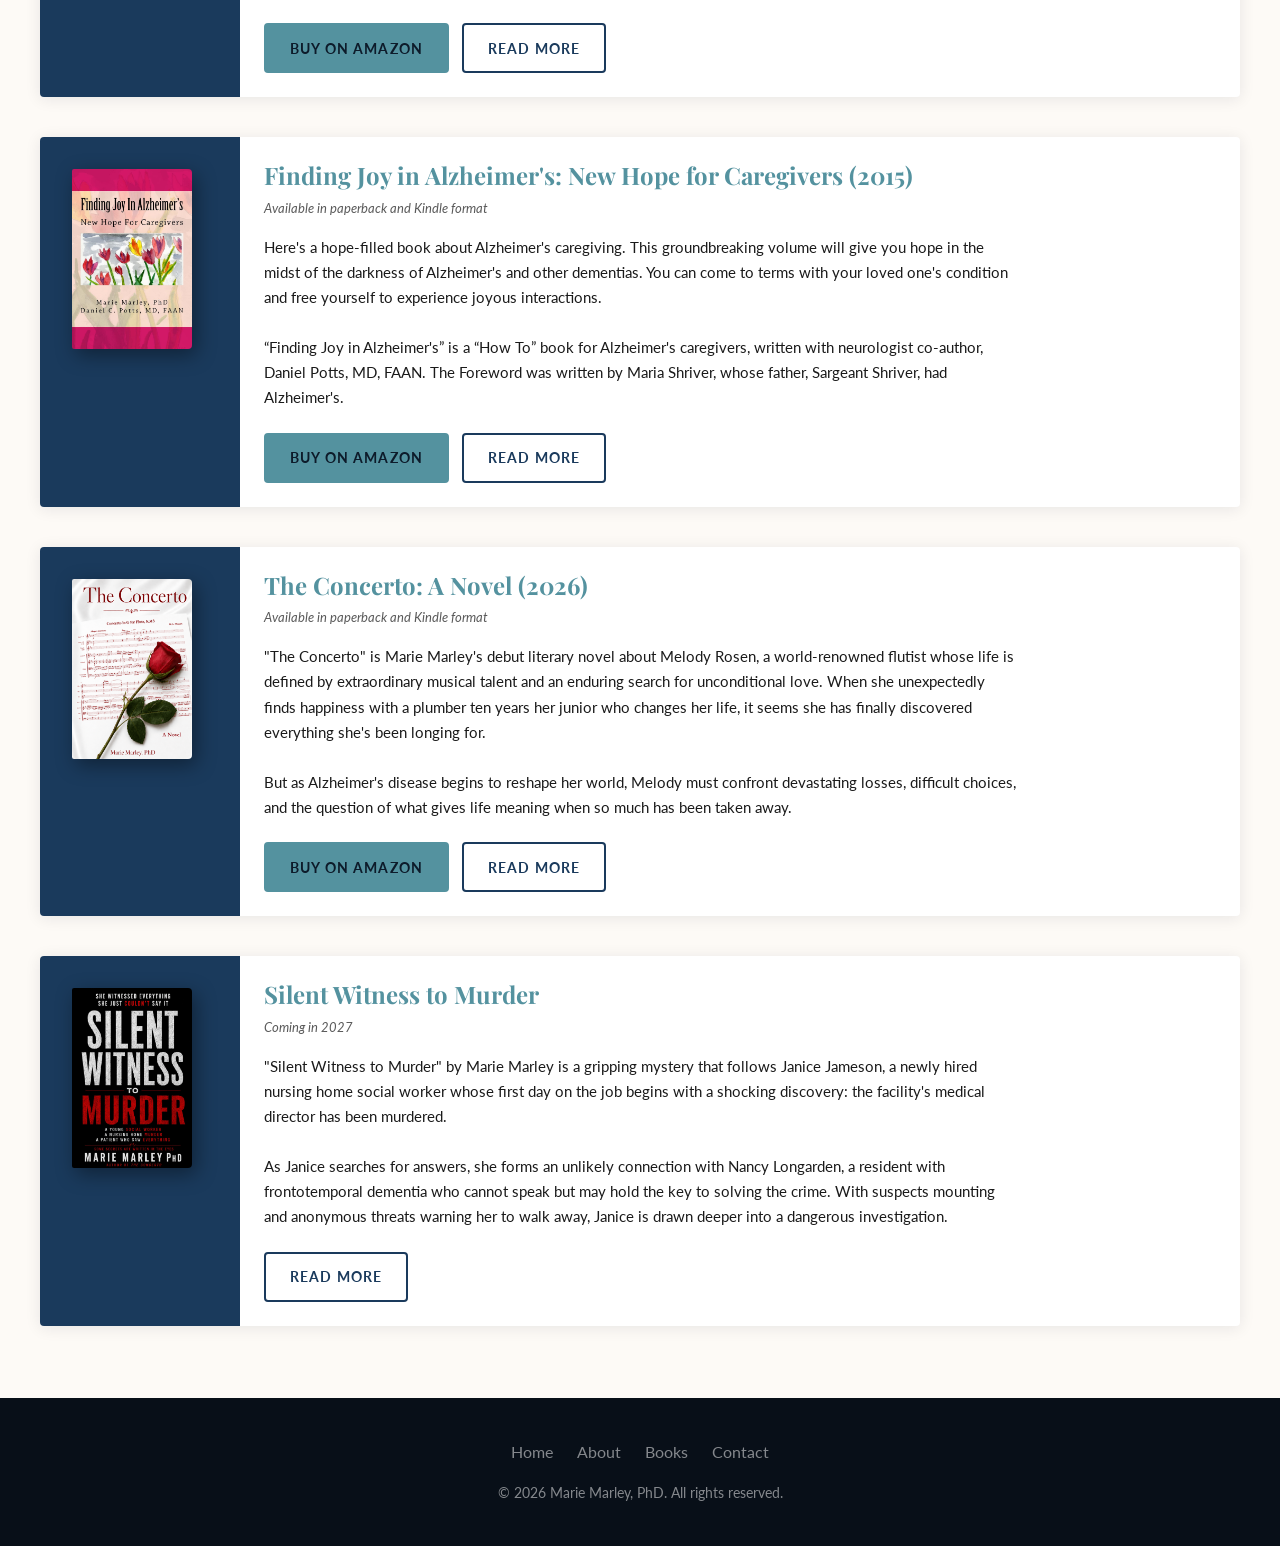
==== commit bb3cfad1: "fix: text changes from the author" ====
--- a/index.html
+++ b/index.html
@@ -115,7 +115,7 @@
         ]
       }
     </script>
-    <meta http-equiv="X-Clacks-Overhead" content="GNU Terry Pratchett" />  
+    <meta http-equiv="X-Clacks-Overhead" content="GNU Terry Pratchett" />
   </head>
 
   <body>
@@ -228,9 +228,6 @@
               width="300"
               height="360"
             />
-            <p class="about-photo-caption">
-              Novelist and Caregiver Advocate
-            </p>
           </div>
 
           <div class="about-text">
@@ -239,21 +236,37 @@
               >Novelist and Alzheimer&rsquo;s Caregiver Advocate</span
             >
             <p>
-              For seven years, she was a caregiver for Edward Theodoru, her life
-              partner of 30 years, who had Alzheimer's. After his death in 2007,
-              Marie began writing books that have dementia as either a primary
-              or a secondary theme. These include an award-winning memoir about
-              her relationship with Ed (Come Back Early Today), a “How To” book
-              for Alzheimer's caregivers (Finding Joy in Alzheimer's, with
-              co-author, Daniel Potts, MD, FAAN), her debut literary novel (The
-              Concerto) and a forthcoming mystery (Silent Witness to Murder).
+              Marie Marley, PhD, is an author, Alzheimer's caregiver advocate
+              and novelist known for her work supporting families navigating
+              dementia. Much of her perspective comes from her more than 30-year
+              relationship with her partner, Edward Theodoru. In her
+              award-winning book, "Come Back Early Today: A Memoir of Love,
+              Alzheimer's and Joy", she wrote about their journey through his
+              Alzheimer's disease. The book also provides practical advice for
+              Alzheimer's caregivers.
             </p>
             <p>
-              Marie earned a PhD in 1978, then had a successful
-              30-year career as a medical grant writer. She is retired from the
-              University of Cincinnati Department of Family Medicine and the
-              American Academy of Family Physicians. Marie lives in Kansas City
-              with her darling Shih Tzu, Christina.
+              She's written hundreds of articles offering guidance and hope to
+              caregivers, most published on the Huffington Post. She also
+              co-authored "Finding Joy in Alzheimer's: New Hope for Caregivers",
+              with neurologist Dr. Daniel Potts. This work encourages caregivers
+              to focus on moments of meaning and connection even amid the
+              challenges of the disease.
+            </p>
+            <p>
+              In 2026, she turned her attention to fiction. Her debut literary
+              novel, "The Concerto" was published in 2026, and a murder mystery,
+              "Silent Witness to Murder," will be published in 2027. Both novels
+              have dementia as themes. The protagonist in "The Concerto" has
+              Alzheimer's, and a key character in "Silent Witness" to Murder has
+              frontotemporal dementia.
+            </p>
+            <p>
+              Marie earned a PhD in 1978, then had a successful 30-year career
+              as a medical grant writer. She is retired from the University of
+              Cincinnati Department of Family Medicine and the American Academy
+              of Family Physicians. Marie lives in Kansas City with her darling
+              Shih Tzu, Christina.
             </p>
           </div>
         </div>
@@ -293,10 +306,10 @@
                     href="books/come-back-early-today.html"
                     class="book-card-title"
                     aria-label="Read more about Come Back Early Today"
-                    >
+                  >
                     Come Back Early Today: A Memoir of Love, Alzheimer's and Joy
                     (2011)
-                    </a>
+                  </a>
                 </h3>
                 <p
                   class="book-card-subtitle"
@@ -363,7 +376,9 @@
                     href="books/finding-joy-in-alzheimers.html"
                     class="book-card-title"
                     aria-label="Read more about Finding Joy in Alzheimers"
-                    >Finding Joy in Alzheimer's: New Hope for Caregivers (2015)</a>
+                    >Finding Joy in Alzheimer's: New Hope for Caregivers
+                    (2015)</a
+                  >
                 </h3>
                 <p
                   class="book-card-subtitle"
@@ -428,7 +443,8 @@
                     href="books/the-concerto.html"
                     class="book-card-title"
                     aria-label="Read more about The Concerto"
-                    >The Concerto: A Novel (2026)</a>
+                    >The Concerto: A Novel (2026)</a
+                  >
                 </h3>
                 <p
                   class="book-card-subtitle"
@@ -438,15 +454,17 @@
                   Available in paperback and Kindle format
                 </p>
                 <p class="book-card-desc" itemprop="description">
-                  “The Concerto” tells the tale Melody Rosen, a world-famous
-                  flute player, who falls in love with and marries a plumber.
-                  Her primary goal in life is to find unconditional love.
+                  "The Concerto" is Marie Marley's debut literary novel about
+                  Melody Rosen, a world-renowned flutist whose life is defined
+                  by extraordinary musical talent and an enduring search for
+                  unconditional love. When she unexpectedly finds happiness with
+                  a plumber ten years her junior who changes her life, it seems
+                  she has finally discovered everything she's been longing for.
                   <br /><br />
-                  Melody and her plumber husband, Paul Rosen, have a delightful
-                  life together and Melody is convinced she has long last found
-                  that kind of love. <br /><br />
-                  But after she develops Alzheimer's, life goes steadily
-                  downhill.
+                  But as Alzheimer's disease begins to reshape her world, Melody
+                  must confront devastating losses, difficult choices, and the
+                  question of what gives life meaning when so much has been
+                  taken away.
                 </p>
                 <div class="book-card-links">
                   <a
@@ -493,7 +511,8 @@
                     href="books/silent-witness-to-murder.html"
                     class="book-card-title"
                     aria-label="Read more about Silent Witness to Murder"
-                    >Silent Witness to Murder</a>
+                    >Silent Witness to Murder</a
+                  >
                 </h3>
                 <p
                   class="book-card-subtitle"
@@ -503,18 +522,18 @@
                   Coming in 2027
                 </p>
                 <p class="book-card-desc" itemprop="description">
-                  The last person social worker, Janice Jameson, expects to see
-                  her first day on the job—her first job out of college—is the
-                  nursing home's medical director, Marvin Donaldson.
-                  He's dead.
+                  "Silent Witness to Murder" by Marie Marley is a gripping
+                  mystery that follows Janice Jameson, a newly hired nursing
+                  home social worker whose first day on the job begins with a
+                  shocking discovery: the facility's medical director has been
+                  murdered.
                   <br /><br />
-                  “Silent Witness to Murder,” coming in 2027, is a mystery
-                  about a young social worker, Janice Jameson, turned amateur
-                  sleuth. To solve the crime, she must develop a bond and learn
-                  to communicate nonverbally with Nancy Longarden, a nursing
-                  home resident who is the only witness to the murder. Nancy has
-                  frontotemporal dementia, which has rendered her unable to
-                  speak.
+                  As Janice searches for answers, she forms an unlikely
+                  connection with Nancy Longarden, a resident with
+                  frontotemporal dementia who cannot speak but may hold the key
+                  to solving the crime. With suspects mounting and anonymous
+                  threats warning her to walk away, Janice is drawn deeper into
+                  a dangerous investigation.
                 </p>
                 <div class="book-card-links">
                   <a
@@ -526,37 +545,6 @@
                 </div>
               </div>
             </article>
-          </div>
-        </div>
-      </section>
-
-      <!-- ======= CONTACT ======= -->
-      <section
-        class="about-section"
-        id="contact"
-        style="background: var(--cream)"
-        aria-labelledby="contact-heading"
-      >
-        <div
-          class="about-inner"
-          style="grid-template-columns: 1fr; max-width: 640px"
-        >
-          <div class="about-text">
-            <h2 id="contact-heading" class="section-heading">Get in Touch</h2>
-            <p class="section-subhead">
-              Speaking engagements, media inquiries, or a note from a reader
-            </p>
-            <p>
-              Marie welcomes messages from readers, caregivers, and
-              organizations. For speaking engagements, podcast interviews, or
-              media requests, please reach out by email and her team will
-              respond promptly.
-            </p>
-            <p style="margin-top: 1.5rem">
-              <a href="mailto:contact@mariemarley.com" class="btn btn-primary"
-                >contact@mariemarley.com</a
-              >
-            </p>
           </div>
         </div>
       </section>
--- a/style.css
+++ b/style.css
@@ -311,7 +311,7 @@
 
 .nav-logo {
   font-family: 'Playfair Display', Georgia, serif;
-  font-size: 1rem;
+  font-size: 1.5rem;
   color: white;
   text-decoration: none;
   letter-spacing: 0.05em;
@@ -745,6 +745,12 @@
 @media (max-width: 640px) {
   :root { --section-pad: 2.8rem 1.2rem; }
 
+  .nav-logo {
+    line-height: 1.2rem;
+    font-size: 1.2rem;
+    padding-right: 1rem;
+  }
+
   .shelf-books { gap: 0.8rem; }
   .shelf-book img { width: clamp(55px, 18vw, 90px); }
 
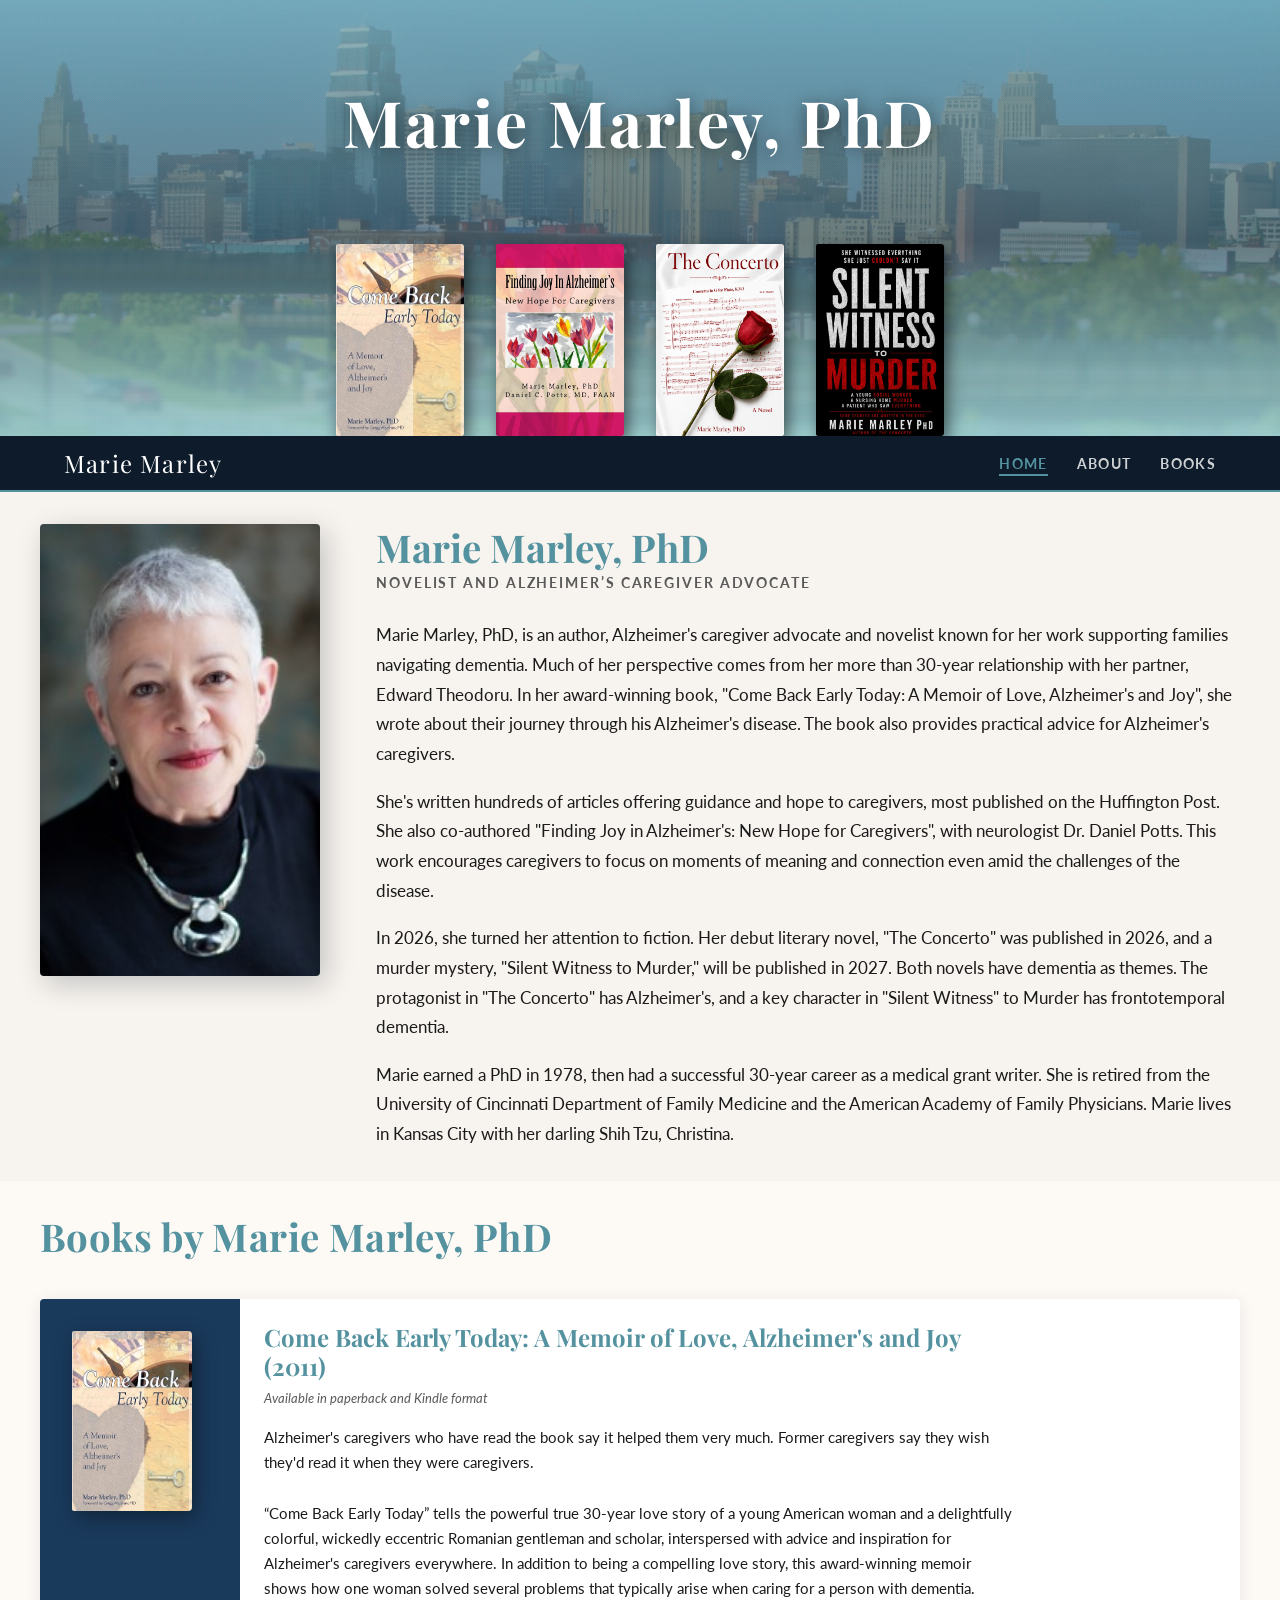
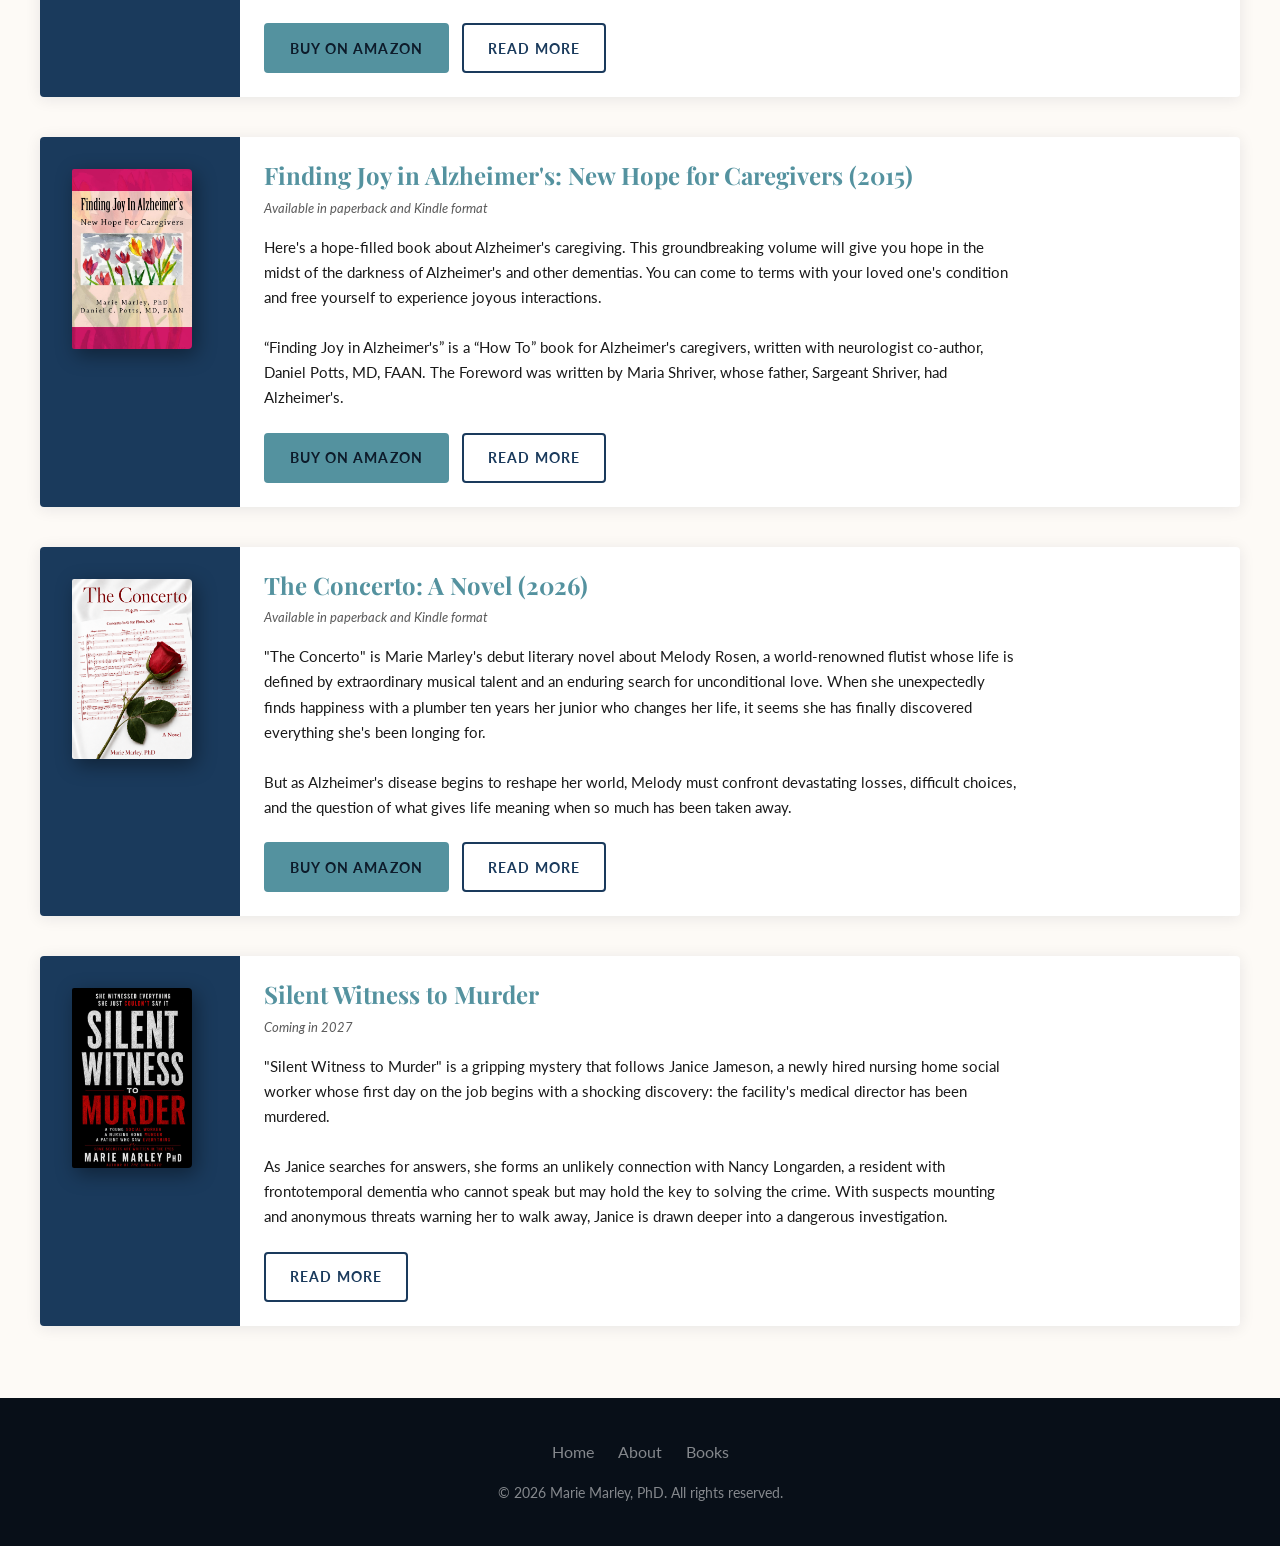
==== commit 8c025cb5: "fix: minor typo fixed" ====
--- a/index.html
+++ b/index.html
@@ -211,7 +211,6 @@
           </li>
           <li><a href="#about">About</a></li>
           <li><a href="#books">Books</a></li>
-          <li><a href="#contact">Contact</a></li>
         </ul>
       </div>
     </nav>
@@ -522,7 +521,7 @@
                   Coming in 2027
                 </p>
                 <p class="book-card-desc" itemprop="description">
-                  "Silent Witness to Murder" by Marie Marley is a gripping
+                  "Silent Witness to Murder" is a gripping
                   mystery that follows Janice Jameson, a newly hired nursing
                   home social worker whose first day on the job begins with a
                   shocking discovery: the facility's medical director has been
@@ -557,7 +556,6 @@
           <li><a href="index.html">Home</a></li>
           <li><a href="#about">About</a></li>
           <li><a href="#books">Books</a></li>
-          <li><a href="mailto:contact@mariemarley.com">Contact</a></li>
         </ul>
         <p class="footer-copy">
           &copy; <span id="yr"></span> Marie Marley, PhD. All rights reserved.
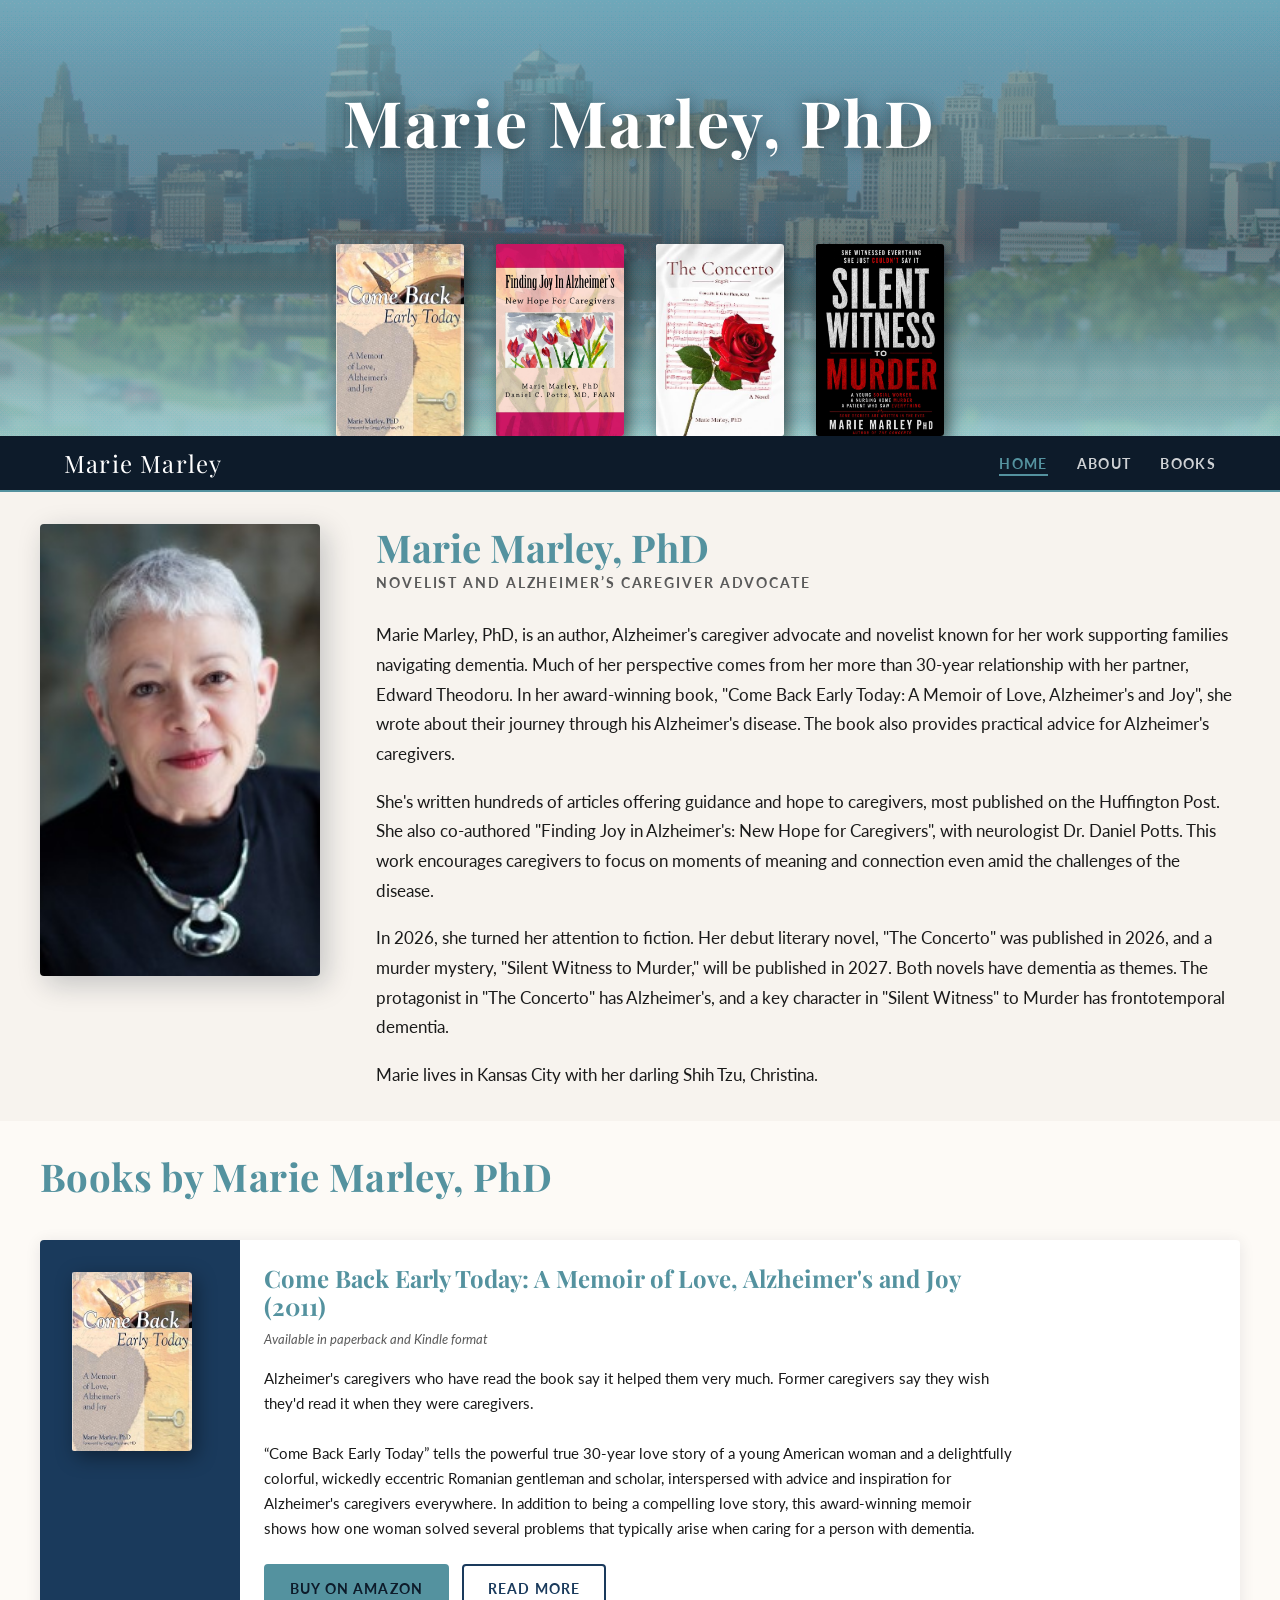
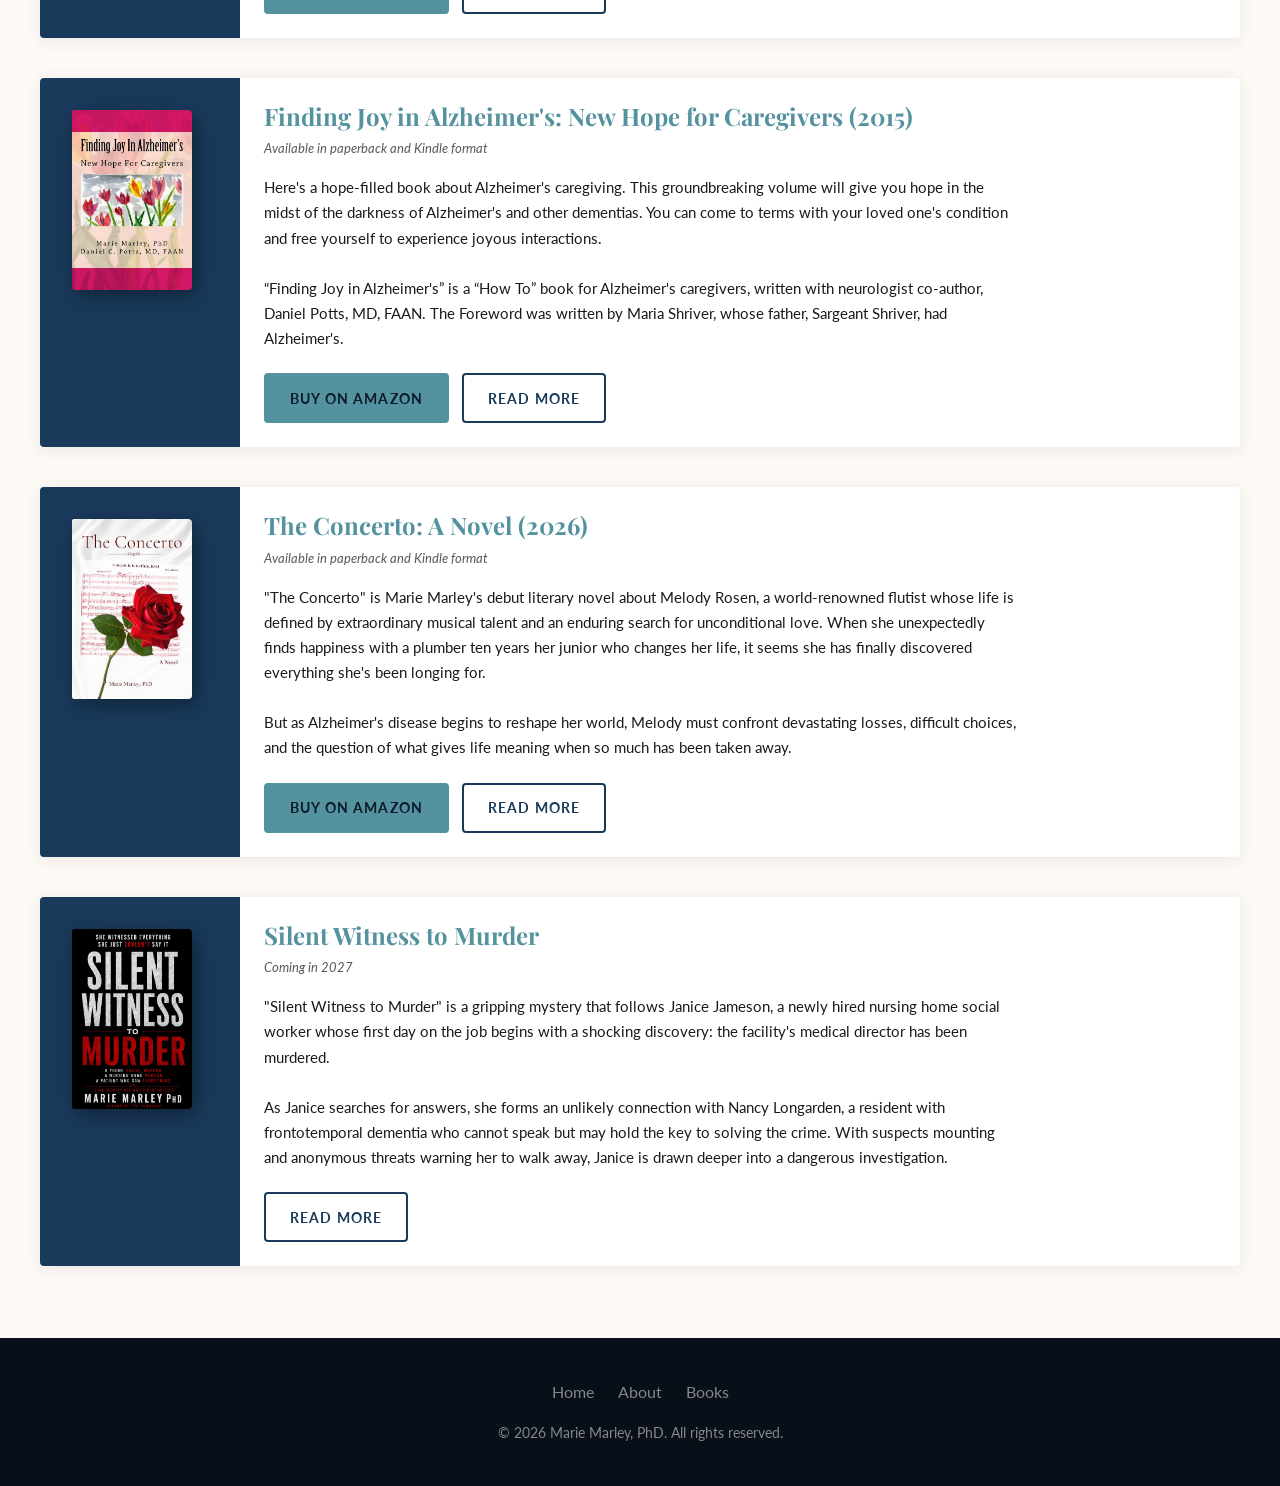
==== commit 7d05e0e4: "feat: the concerto is published" ====
--- a/index.html
+++ b/index.html
@@ -172,7 +172,7 @@
               aria-label="The Concerto — Read more"
             >
               <img
-                src="concerto-cover.png"
+                src="concerto-cover.jpg"
                 alt="The Concerto book cover"
                 width="130"
                 height="195"
@@ -261,10 +261,7 @@
               frontotemporal dementia.
             </p>
             <p>
-              Marie earned a PhD in 1978, then had a successful 30-year career
-              as a medical grant writer. She is retired from the University of
-              Cincinnati Department of Family Medicine and the American Academy
-              of Family Physicians. Marie lives in Kansas City with her darling
+              Marie lives in Kansas City with her darling
               Shih Tzu, Christina.
             </p>
           </div>
@@ -428,7 +425,7 @@
                   aria-label="The Concerto — Read more"
                 >
                   <img
-                    src="concerto-cover.png"
+                    src="concerto-cover.jpg"
                     alt="The Concerto book cover"
                     itemprop="image"
                     width="160"
@@ -467,7 +464,7 @@
                 </p>
                 <div class="book-card-links">
                   <a
-                    href="https://www.amazon.com/dp/PLACEHOLDER3"
+                    href="https://www.amazon.com/gp/product/B0HKKL2ZJB"
                     class="btn btn-primary"
                     target="_blank"
                     rel="noopener noreferrer"
